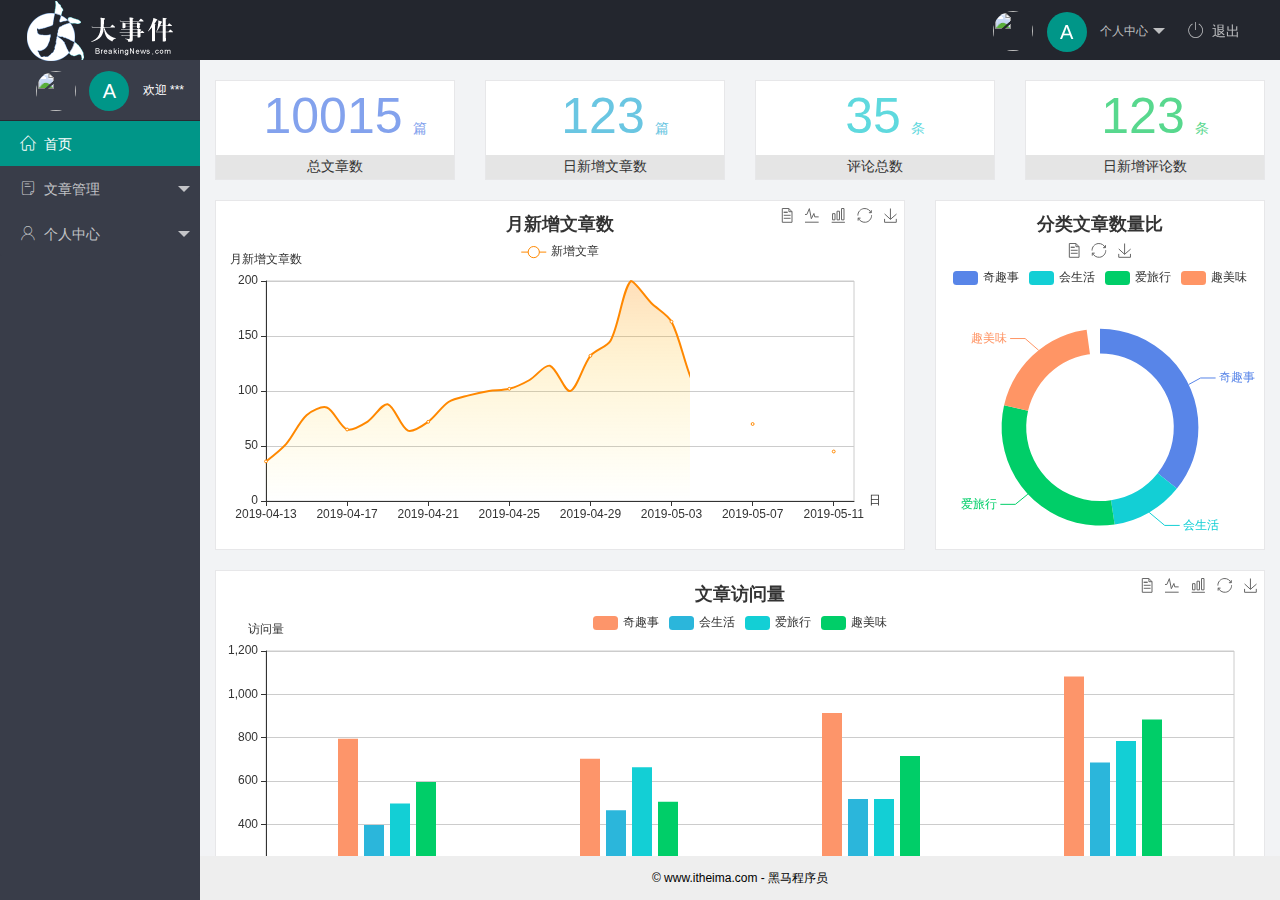
==== index.html @ a1166954 "提交" ====
<!DOCTYPE html>
<html lang="en">
  <head>
    <meta charset="UTF-8" />
    <meta name="viewport" content="width=device-width, initial-scale=1.0" />
    <title>后台主页</title>
    <!-- 导入 layui 的样式表 -->
    <link rel="stylesheet" href="/assets/lib/layui/css/layui.css" />
    <!-- 导入第三方图标库 -->
    <link rel="stylesheet" href="/assets/fonts/iconfont.css" />
    <!-- 导入自己的样式表 -->
    <link rel="stylesheet" href="/assets/css/index.css" />
  </head>
  <body class="layui-layout-body">
    <div class="layui-layout layui-layout-admin">
      <div class="layui-header">
        <div class="layui-logo">
          <img src="/assets/images/logo.png" alt="" />
        </div>
        <!-- 头部区域（可配合layui已有的水平导航） -->
        <ul class="layui-nav layui-layout-right">
          <li class="layui-nav-item">
            <a href="javascript:;" class="userinfo">
              <img src="http://t.cn/RCzsdCq" class="layui-nav-img" />
              <span class="text-avatar">A</span>
              个人中心
            </a>
            <dl class="layui-nav-child">
              <dd><a href="">基本资料</a></dd>
              <dd><a href="">更换头像</a></dd>
              <dd><a href="">重置密码</a></dd>
            </dl>
          </li>
          <li class="layui-nav-item">
            <a href=""><span class="iconfont icon-tuichu"></span>退出</a>
          </li>
        </ul>
      </div>

      <div class="layui-side layui-bg-black">
        <div class="layui-side-scroll">
          <div class="userinfo">
            <img src="http://t.cn/RCzsdCq" class="layui-nav-img" />
            <span class="text-avatar">A</span>
            <span id="welcome">欢迎 ***</span>
          </div>
          <!-- 左侧导航区域（可配合layui已有的垂直导航） -->
          <ul class="layui-nav layui-nav-tree" lay-shrink="all">
            <li class="layui-nav-item layui-this">
              <a href="/home/dashboard.html" target="fm"><span class="iconfont icon-home"></span>首页</a>
            </li>
            <li class="layui-nav-item">
              <a class="" href="javascript:;"><span class="iconfont icon-16"></span>文章管理</a>
              <dl class="layui-nav-child">
                <dd>
                  <a href="javascript:;"><i class="layui-icon layui-icon-app"></i>文章类别</a>
                </dd>
                <dd>
                  <a href="javascript:;"><i class="layui-icon layui-icon-app"></i>文章列表</a>
                </dd>
                <dd>
                  <a href="javascript:;"><i class="layui-icon layui-icon-app"></i>发布文章</a>
                </dd>
              </dl>
            </li>
            <li class="layui-nav-item">
              <a href="javascript:;"><span class="iconfont icon-user"></span>个人中心</a>
              <dl class="layui-nav-child">
                <dd>
                  <a href="javascript:;"><i class="layui-icon layui-icon-app"></i>基本资料</a>
                </dd>
                <dd>
                  <a href="javascript:;"><i class="layui-icon layui-icon-app"></i>更换头像</a>
                </dd>
                <dd>
                  <a href="javascript:;"><i class="layui-icon layui-icon-app"></i>重置密码</a>
                </dd>
              </dl>
            </li>
          </ul>
        </div>
      </div>

      <div class="layui-body">
        <!-- 内容主体区域 -->
        <iframe name="fm" src="/home/dashboard.html" frameborder="0"></iframe>
      </div>

      <div class="layui-footer">
        <!-- 底部固定区域 -->
        © www.itheima.com - 黑马程序员
      </div>
    </div>
    <!-- 导入 layui 的JS文件 -->
    <script src="/assets/lib/layui/layui.all.js"></script>
  </body>
</html>
---- assets/lib/layui/css/layui.css ----
/** layui-v2.5.5 MIT License By https://www.layui.com */
 .layui-inline,img{display:inline-block;vertical-align:middle}h1,h2,h3,h4,h5,h6{font-weight:400}.layui-edge,.layui-header,.layui-inline,.layui-main{position:relative}.layui-body,.layui-edge,.layui-elip{overflow:hidden}.layui-btn,.layui-edge,.layui-inline,img{vertical-align:middle}.layui-btn,.layui-disabled,.layui-icon,.layui-unselect{-moz-user-select:none;-webkit-user-select:none;-ms-user-select:none}.layui-elip,.layui-form-checkbox span,.layui-form-pane .layui-form-label{text-overflow:ellipsis;white-space:nowrap}.layui-breadcrumb,.layui-tree-btnGroup{visibility:hidden}blockquote,body,button,dd,div,dl,dt,form,h1,h2,h3,h4,h5,h6,input,li,ol,p,pre,td,textarea,th,ul{margin:0;padding:0;-webkit-tap-highlight-color:rgba(0,0,0,0)}a:active,a:hover{outline:0}img{border:none}li{list-style:none}table{border-collapse:collapse;border-spacing:0}h4,h5,h6{font-size:100%}button,input,optgroup,option,select,textarea{font-family:inherit;font-size:inherit;font-style:inherit;font-weight:inherit;outline:0}pre{white-space:pre-wrap;white-space:-moz-pre-wrap;white-space:-pre-wrap;white-space:-o-pre-wrap;word-wrap:break-word}body{line-height:24px;font:14px Helvetica Neue,Helvetica,PingFang SC,Tahoma,Arial,sans-serif}hr{height:1px;margin:10px 0;border:0;clear:both}a{color:#333;text-decoration:none}a:hover{color:#777}a cite{font-style:normal;*cursor:pointer}.layui-border-box,.layui-border-box *{box-sizing:border-box}.layui-box,.layui-box *{box-sizing:content-box}.layui-clear{clear:both;*zoom:1}.layui-clear:after{content:'\20';clear:both;*zoom:1;display:block;height:0}.layui-inline{*display:inline;*zoom:1}.layui-edge{display:inline-block;width:0;height:0;border-width:6px;border-style:dashed;border-color:transparent}.layui-edge-top{top:-4px;border-bottom-color:#999;border-bottom-style:solid}.layui-edge-right{border-left-color:#999;border-left-style:solid}.layui-edge-bottom{top:2px;border-top-color:#999;border-top-style:solid}.layui-edge-left{border-right-color:#999;border-right-style:solid}.layui-disabled,.layui-disabled:hover{color:#d2d2d2!important;cursor:not-allowed!important}.layui-circle{border-radius:100%}.layui-show{display:block!important}.layui-hide{display:none!important}@font-face{font-family:layui-icon;src:url(../font/iconfont.eot?v=250);src:url(../font/iconfont.eot?v=250#iefix) format('embedded-opentype'),url(../font/iconfont.woff2?v=250) format('woff2'),url(../font/iconfont.woff?v=250) format('woff'),url(../font/iconfont.ttf?v=250) format('truetype'),url(../font/iconfont.svg?v=250#layui-icon) format('svg')}.layui-icon{font-family:layui-icon!important;font-size:16px;font-style:normal;-webkit-font-smoothing:antialiased;-moz-osx-font-smoothing:grayscale}.layui-icon-reply-fill:before{content:"\e611"}.layui-icon-set-fill:before{content:"\e614"}.layui-icon-menu-fill:before{content:"\e60f"}.layui-icon-search:before{content:"\e615"}.layui-icon-share:before{content:"\e641"}.layui-icon-set-sm:before{content:"\e620"}.layui-icon-engine:before{content:"\e628"}.layui-icon-close:before{content:"\1006"}.layui-icon-close-fill:before{content:"\1007"}.layui-icon-chart-screen:before{content:"\e629"}.layui-icon-star:before{content:"\e600"}.layui-icon-circle-dot:before{content:"\e617"}.layui-icon-chat:before{content:"\e606"}.layui-icon-release:before{content:"\e609"}.layui-icon-list:before{content:"\e60a"}.layui-icon-chart:before{content:"\e62c"}.layui-icon-ok-circle:before{content:"\1005"}.layui-icon-layim-theme:before{content:"\e61b"}.layui-icon-table:before{content:"\e62d"}.layui-icon-right:before{content:"\e602"}.layui-icon-left:before{content:"\e603"}.layui-icon-cart-simple:before{content:"\e698"}.layui-icon-face-cry:before{content:"\e69c"}.layui-icon-face-smile:before{content:"\e6af"}.layui-icon-survey:before{content:"\e6b2"}.layui-icon-tree:before{content:"\e62e"}.layui-icon-upload-circle:before{content:"\e62f"}.layui-icon-add-circle:before{content:"\e61f"}.layui-icon-download-circle:before{content:"\e601"}.layui-icon-templeate-1:before{content:"\e630"}.layui-icon-util:before{content:"\e631"}.layui-icon-face-surprised:before{content:"\e664"}.layui-icon-edit:before{content:"\e642"}.layui-icon-speaker:before{content:"\e645"}.layui-icon-down:before{content:"\e61a"}.layui-icon-file:before{content:"\e621"}.layui-icon-layouts:before{content:"\e632"}.layui-icon-rate-half:before{content:"\e6c9"}.layui-icon-add-circle-fine:before{content:"\e608"}.layui-icon-prev-circle:before{content:"\e633"}.layui-icon-read:before{content:"\e705"}.layui-icon-404:before{content:"\e61c"}.layui-icon-carousel:before{content:"\e634"}.layui-icon-help:before{content:"\e607"}.layui-icon-code-circle:before{content:"\e635"}.layui-icon-water:before{content:"\e636"}.layui-icon-username:before{content:"\e66f"}.layui-icon-find-fill:before{content:"\e670"}.layui-icon-about:before{content:"\e60b"}.layui-icon-location:before{content:"\e715"}.layui-icon-up:before{content:"\e619"}.layui-icon-pause:before{content:"\e651"}.layui-icon-date:before{content:"\e637"}.layui-icon-layim-uploadfile:before{content:"\e61d"}.layui-icon-delete:before{content:"\e640"}.layui-icon-play:before{content:"\e652"}.layui-icon-top:before{content:"\e604"}.layui-icon-friends:before{content:"\e612"}.layui-icon-refresh-3:before{content:"\e9aa"}.layui-icon-ok:before{content:"\e605"}.layui-icon-layer:before{content:"\e638"}.layui-icon-face-smile-fine:before{content:"\e60c"}.layui-icon-dollar:before{content:"\e659"}.layui-icon-group:before{content:"\e613"}.layui-icon-layim-download:before{content:"\e61e"}.layui-icon-picture-fine:before{content:"\e60d"}.layui-icon-link:before{content:"\e64c"}.layui-icon-diamond:before{content:"\e735"}.layui-icon-log:before{content:"\e60e"}.layui-icon-rate-solid:before{content:"\e67a"}.layui-icon-fonts-del:before{content:"\e64f"}.layui-icon-unlink:before{content:"\e64d"}.layui-icon-fonts-clear:before{content:"\e639"}.layui-icon-triangle-r:before{content:"\e623"}.layui-icon-circle:before{content:"\e63f"}.layui-icon-radio:before{content:"\e643"}.layui-icon-align-center:before{content:"\e647"}.layui-icon-align-right:before{content:"\e648"}.layui-icon-align-left:before{content:"\e649"}.layui-icon-loading-1:before{content:"\e63e"}.layui-icon-return:before{content:"\e65c"}.layui-icon-fonts-strong:before{content:"\e62b"}.layui-icon-upload:before{content:"\e67c"}.layui-icon-dialogue:before{content:"\e63a"}.layui-icon-video:before{content:"\e6ed"}.layui-icon-headset:before{content:"\e6fc"}.layui-icon-cellphone-fine:before{content:"\e63b"}.layui-icon-add-1:before{content:"\e654"}.layui-icon-face-smile-b:before{content:"\e650"}.layui-icon-fonts-html:before{content:"\e64b"}.layui-icon-form:before{content:"\e63c"}.layui-icon-cart:before{content:"\e657"}.layui-icon-camera-fill:before{content:"\e65d"}.layui-icon-tabs:before{content:"\e62a"}.layui-icon-fonts-code:before{content:"\e64e"}.layui-icon-fire:before{content:"\e756"}.layui-icon-set:before{content:"\e716"}.layui-icon-fonts-u:before{content:"\e646"}.layui-icon-triangle-d:before{content:"\e625"}.layui-icon-tips:before{content:"\e702"}.layui-icon-picture:before{content:"\e64a"}.layui-icon-more-vertical:before{content:"\e671"}.layui-icon-flag:before{content:"\e66c"}.layui-icon-loading:before{content:"\e63d"}.layui-icon-fonts-i:before{content:"\e644"}.layui-icon-refresh-1:before{content:"\e666"}.layui-icon-rmb:before{content:"\e65e"}.layui-icon-home:before{content:"\e68e"}.layui-icon-user:before{content:"\e770"}.layui-icon-notice:before{content:"\e667"}.layui-icon-login-weibo:before{content:"\e675"}.layui-icon-voice:before{content:"\e688"}.layui-icon-upload-drag:before{content:"\e681"}.layui-icon-login-qq:before{content:"\e676"}.layui-icon-snowflake:before{content:"\e6b1"}.layui-icon-file-b:before{content:"\e655"}.layui-icon-template:before{content:"\e663"}.layui-icon-auz:before{content:"\e672"}.layui-icon-console:before{content:"\e665"}.layui-icon-app:before{content:"\e653"}.layui-icon-prev:before{content:"\e65a"}.layui-icon-website:before{content:"\e7ae"}.layui-icon-next:before{content:"\e65b"}.layui-icon-component:before{content:"\e857"}.layui-icon-more:before{content:"\e65f"}.layui-icon-login-wechat:before{content:"\e677"}.layui-icon-shrink-right:before{content:"\e668"}.layui-icon-spread-left:before{content:"\e66b"}.layui-icon-camera:before{content:"\e660"}.layui-icon-note:before{content:"\e66e"}.layui-icon-refresh:before{content:"\e669"}.layui-icon-female:before{content:"\e661"}.layui-icon-male:before{content:"\e662"}.layui-icon-password:before{content:"\e673"}.layui-icon-senior:before{content:"\e674"}.layui-icon-theme:before{content:"\e66a"}.layui-icon-tread:before{content:"\e6c5"}.layui-icon-praise:before{content:"\e6c6"}.layui-icon-star-fill:before{content:"\e658"}.layui-icon-rate:before{content:"\e67b"}.layui-icon-template-1:before{content:"\e656"}.layui-icon-vercode:before{content:"\e679"}.layui-icon-cellphone:before{content:"\e678"}.layui-icon-screen-full:before{content:"\e622"}.layui-icon-screen-restore:before{content:"\e758"}.layui-icon-cols:before{content:"\e610"}.layui-icon-export:before{content:"\e67d"}.layui-icon-print:before{content:"\e66d"}.layui-icon-slider:before{content:"\e714"}.layui-icon-addition:before{content:"\e624"}.layui-icon-subtraction:before{content:"\e67e"}.layui-icon-service:before{content:"\e626"}.layui-icon-transfer:before{content:"\e691"}.layui-main{width:1140px;margin:0 auto}.layui-header{z-index:1000;height:60px}.layui-header a:hover{transition:all .5s;-webkit-transition:all .5s}.layui-side{position:fixed;left:0;top:0;bottom:0;z-index:999;width:200px;overflow-x:hidden}.layui-side-scroll{position:relative;width:220px;height:100%;overflow-x:hidden}.layui-body{position:absolute;left:200px;right:0;top:0;bottom:0;z-index:998;width:auto;overflow-y:auto;box-sizing:border-box}.layui-layout-body{overflow:hidden}.layui-layout-admin .layui-header{background-color:#23262E}.layui-layout-admin .layui-side{top:60px;width:200px;overflow-x:hidden}.layui-layout-admin .layui-body{position:fixed;top:60px;bottom:44px}.layui-layout-admin .layui-main{width:auto;margin:0 15px}.layui-layout-admin .layui-footer{position:fixed;left:200px;right:0;bottom:0;height:44px;line-height:44px;padding:0 15px;background-color:#eee}.layui-layout-admin .layui-logo{position:absolute;left:0;top:0;width:200px;height:100%;line-height:60px;text-align:center;color:#009688;font-size:16px}.layui-layout-admin .layui-header .layui-nav{background:0 0}.layui-layout-left{position:absolute!important;left:200px;top:0}.layui-layout-right{position:absolute!important;right:0;top:0}.layui-container{position:relative;margin:0 auto;padding:0 15px;box-sizing:border-box}.layui-fluid{position:relative;margin:0 auto;padding:0 15px}.layui-row:after,.layui-row:before{content:'';display:block;clear:both}.layui-col-lg1,.layui-col-lg10,.layui-col-lg11,.layui-col-lg12,.layui-col-lg2,.layui-col-lg3,.layui-col-lg4,.layui-col-lg5,.layui-col-lg6,.layui-col-lg7,.layui-col-lg8,.layui-col-lg9,.layui-col-md1,.layui-col-md10,.layui-col-md11,.layui-col-md12,.layui-col-md2,.layui-col-md3,.layui-col-md4,.layui-col-md5,.layui-col-md6,.layui-col-md7,.layui-col-md8,.layui-col-md9,.layui-col-sm1,.layui-col-sm10,.layui-col-sm11,.layui-col-sm12,.layui-col-sm2,.layui-col-sm3,.layui-col-sm4,.layui-col-sm5,.layui-col-sm6,.layui-col-sm7,.layui-col-sm8,.layui-col-sm9,.layui-col-xs1,.layui-col-xs10,.layui-col-xs11,.layui-col-xs12,.layui-col-xs2,.layui-col-xs3,.layui-col-xs4,.layui-col-xs5,.layui-col-xs6,.layui-col-xs7,.layui-col-xs8,.layui-col-xs9{position:relative;display:block;box-sizing:border-box}.layui-col-xs1,.layui-col-xs10,.layui-col-xs11,.layui-col-xs12,.layui-col-xs2,.layui-col-xs3,.layui-col-xs4,.layui-col-xs5,.layui-col-xs6,.layui-col-xs7,.layui-col-xs8,.layui-col-xs9{float:left}.layui-col-xs1{width:8.33333333%}.layui-col-xs2{width:16.66666667%}.layui-col-xs3{width:25%}.layui-col-xs4{width:33.33333333%}.layui-col-xs5{width:41.66666667%}.layui-col-xs6{width:50%}.layui-col-xs7{width:58.33333333%}.layui-col-xs8{width:66.66666667%}.layui-col-xs9{width:75%}.layui-col-xs10{width:83.33333333%}.layui-col-xs11{width:91.66666667%}.layui-col-xs12{width:100%}.layui-col-xs-offset1{margin-left:8.33333333%}.layui-col-xs-offset2{margin-left:16.66666667%}.layui-col-xs-offset3{margin-left:25%}.layui-col-xs-offset4{margin-left:33.33333333%}.layui-col-xs-offset5{margin-left:41.66666667%}.layui-col-xs-offset6{margin-left:50%}.layui-col-xs-offset7{margin-left:58.33333333%}.layui-col-xs-offset8{margin-left:66.66666667%}.layui-col-xs-offset9{margin-left:75%}.layui-col-xs-offset10{margin-left:83.33333333%}.layui-col-xs-offset11{margin-left:91.66666667%}.layui-col-xs-offset12{margin-left:100%}@media screen and (max-width:768px){.layui-hide-xs{display:none!important}.layui-show-xs-block{display:block!important}.layui-show-xs-inline{display:inline!important}.layui-show-xs-inline-block{display:inline-block!important}}@media screen and (min-width:768px){.layui-container{width:750px}.layui-hide-sm{display:none!important}.layui-show-sm-block{display:block!important}.layui-show-sm-inline{display:inline!important}.layui-show-sm-inline-block{display:inline-block!important}.layui-col-sm1,.layui-col-sm10,.layui-col-sm11,.layui-col-sm12,.layui-col-sm2,.layui-col-sm3,.layui-col-sm4,.layui-col-sm5,.layui-col-sm6,.layui-col-sm7,.layui-col-sm8,.layui-col-sm9{float:left}.layui-col-sm1{width:8.33333333%}.layui-col-sm2{width:16.66666667%}.layui-col-sm3{width:25%}.layui-col-sm4{width:33.33333333%}.layui-col-sm5{width:41.66666667%}.layui-col-sm6{width:50%}.layui-col-sm7{width:58.33333333%}.layui-col-sm8{width:66.66666667%}.layui-col-sm9{width:75%}.layui-col-sm10{width:83.33333333%}.layui-col-sm11{width:91.66666667%}.layui-col-sm12{width:100%}.layui-col-sm-offset1{margin-left:8.33333333%}.layui-col-sm-offset2{margin-left:16.66666667%}.layui-col-sm-offset3{margin-left:25%}.layui-col-sm-offset4{margin-left:33.33333333%}.layui-col-sm-offset5{margin-left:41.66666667%}.layui-col-sm-offset6{margin-left:50%}.layui-col-sm-offset7{margin-left:58.33333333%}.layui-col-sm-offset8{margin-left:66.66666667%}.layui-col-sm-offset9{margin-left:75%}.layui-col-sm-offset10{margin-left:83.33333333%}.layui-col-sm-offset11{margin-left:91.66666667%}.layui-col-sm-offset12{margin-left:100%}}@media screen and (min-width:992px){.layui-container{width:970px}.layui-hide-md{display:none!important}.layui-show-md-block{display:block!important}.layui-show-md-inline{display:inline!important}.layui-show-md-inline-block{display:inline-block!important}.layui-col-md1,.layui-col-md10,.layui-col-md11,.layui-col-md12,.layui-col-md2,.layui-col-md3,.layui-col-md4,.layui-col-md5,.layui-col-md6,.layui-col-md7,.layui-col-md8,.layui-col-md9{float:left}.layui-col-md1{width:8.33333333%}.layui-col-md2{width:16.66666667%}.layui-col-md3{width:25%}.layui-col-md4{width:33.33333333%}.layui-col-md5{width:41.66666667%}.layui-col-md6{width:50%}.layui-col-md7{width:58.33333333%}.layui-col-md8{width:66.66666667%}.layui-col-md9{width:75%}.layui-col-md10{width:83.33333333%}.layui-col-md11{width:91.66666667%}.layui-col-md12{width:100%}.layui-col-md-offset1{margin-left:8.33333333%}.layui-col-md-offset2{margin-left:16.66666667%}.layui-col-md-offset3{margin-left:25%}.layui-col-md-offset4{margin-left:33.33333333%}.layui-col-md-offset5{margin-left:41.66666667%}.layui-col-md-offset6{margin-left:50%}.layui-col-md-offset7{margin-left:58.33333333%}.layui-col-md-offset8{margin-left:66.66666667%}.layui-col-md-offset9{margin-left:75%}.layui-col-md-offset10{margin-left:83.33333333%}.layui-col-md-offset11{margin-left:91.66666667%}.layui-col-md-offset12{margin-left:100%}}@media screen and (min-width:1200px){.layui-container{width:1170px}.layui-hide-lg{display:none!important}.layui-show-lg-block{display:block!important}.layui-show-lg-inline{display:inline!important}.layui-show-lg-inline-block{display:inline-block!important}.layui-col-lg1,.layui-col-lg10,.layui-col-lg11,.layui-col-lg12,.layui-col-lg2,.layui-col-lg3,.layui-col-lg4,.layui-col-lg5,.layui-col-lg6,.layui-col-lg7,.layui-col-lg8,.layui-col-lg9{float:left}.layui-col-lg1{width:8.33333333%}.layui-col-lg2{width:16.66666667%}.layui-col-lg3{width:25%}.layui-col-lg4{width:33.33333333%}.layui-col-lg5{width:41.66666667%}.layui-col-lg6{width:50%}.layui-col-lg7{width:58.33333333%}.layui-col-lg8{width:66.66666667%}.layui-col-lg9{width:75%}.layui-col-lg10{width:83.33333333%}.layui-col-lg11{width:91.66666667%}.layui-col-lg12{width:100%}.layui-col-lg-offset1{margin-left:8.33333333%}.layui-col-lg-offset2{margin-left:16.66666667%}.layui-col-lg-offset3{margin-left:25%}.layui-col-lg-offset4{margin-left:33.33333333%}.layui-col-lg-offset5{margin-left:41.66666667%}.layui-col-lg-offset6{margin-left:50%}.layui-col-lg-offset7{margin-left:58.33333333%}.layui-col-lg-offset8{margin-left:66.66666667%}.layui-col-lg-offset9{margin-left:75%}.layui-col-lg-offset10{margin-left:83.33333333%}.layui-col-lg-offset11{margin-left:91.66666667%}.layui-col-lg-offset12{margin-left:100%}}.layui-col-space1{margin:-.5px}.layui-col-space1>*{padding:.5px}.layui-col-space3{margin:-1.5px}.layui-col-space3>*{padding:1.5px}.layui-col-space5{margin:-2.5px}.layui-col-space5>*{padding:2.5px}.layui-col-space8{margin:-3.5px}.layui-col-space8>*{padding:3.5px}.layui-col-space10{margin:-5px}.layui-col-space10>*{padding:5px}.layui-col-space12{margin:-6px}.layui-col-space12>*{padding:6px}.layui-col-space15{margin:-7.5px}.layui-col-space15>*{padding:7.5px}.layui-col-space18{margin:-9px}.layui-col-space18>*{padding:9px}.layui-col-space20{margin:-10px}.layui-col-space20>*{padding:10px}.layui-col-space22{margin:-11px}.layui-col-space22>*{padding:11px}.layui-col-space25{margin:-12.5px}.layui-col-space25>*{padding:12.5px}.layui-col-space30{margin:-15px}.layui-col-space30>*{padding:15px}.layui-btn,.layui-input,.layui-select,.layui-textarea,.layui-upload-button{outline:0;-webkit-appearance:none;transition:all .3s;-webkit-transition:all .3s;box-sizing:border-box}.layui-elem-quote{margin-bottom:10px;padding:15px;line-height:22px;border-left:5px solid #009688;border-radius:0 2px 2px 0;background-color:#f2f2f2}.layui-quote-nm{border-style:solid;border-width:1px 1px 1px 5px;background:0 0}.layui-elem-field{margin-bottom:10px;padding:0;border-width:1px;border-style:solid}.layui-elem-field legend{margin-left:20px;padding:0 10px;font-size:20px;font-weight:300}.layui-field-title{margin:10px 0 20px;border-width:1px 0 0}.layui-field-box{padding:10px 15px}.layui-field-title .layui-field-box{padding:10px 0}.layui-progress{position:relative;height:6px;border-radius:20px;background-color:#e2e2e2}.layui-progress-bar{position:absolute;left:0;top:0;width:0;max-width:100%;height:6px;border-radius:20px;text-align:right;background-color:#5FB878;transition:all .3s;-webkit-transition:all .3s}.layui-progress-big,.layui-progress-big .layui-progress-bar{height:18px;line-height:18px}.layui-progress-text{position:relative;top:-20px;line-height:18px;font-size:12px;color:#666}.layui-progress-big .layui-progress-text{position:static;padding:0 10px;color:#fff}.layui-collapse{border-width:1px;border-style:solid;border-radius:2px}.layui-colla-content,.layui-colla-item{border-top-width:1px;border-top-style:solid}.layui-colla-item:first-child{border-top:none}.layui-colla-title{position:relative;height:42px;line-height:42px;padding:0 15px 0 35px;color:#333;background-color:#f2f2f2;cursor:pointer;font-size:14px;overflow:hidden}.layui-colla-content{display:none;padding:10px 15px;line-height:22px;color:#666}.layui-colla-icon{position:absolute;left:15px;top:0;font-size:14px}.layui-card{margin-bottom:15px;border-radius:2px;background-color:#fff;box-shadow:0 1px 2px 0 rgba(0,0,0,.05)}.layui-card:last-child{margin-bottom:0}.layui-card-header{position:relative;height:42px;line-height:42px;padding:0 15px;border-bottom:1px solid #f6f6f6;color:#333;border-radius:2px 2px 0 0;font-size:14px}.layui-bg-black,.layui-bg-blue,.layui-bg-cyan,.layui-bg-green,.layui-bg-orange,.layui-bg-red{color:#fff!important}.layui-card-body{position:relative;padding:10px 15px;line-height:24px}.layui-card-body[pad15]{padding:15px}.layui-card-body[pad20]{padding:20px}.layui-card-body .layui-table{margin:5px 0}.layui-card .layui-tab{margin:0}.layui-panel-window{position:relative;padding:15px;border-radius:0;border-top:5px solid #E6E6E6;background-color:#fff}.layui-auxiliar-moving{position:fixed;left:0;right:0;top:0;bottom:0;width:100%;height:100%;background:0 0;z-index:9999999999}.layui-form-label,.layui-form-mid,.layui-form-select,.layui-input-block,.layui-input-inline,.layui-textarea{position:relative}.layui-bg-red{background-color:#FF5722!important}.layui-bg-orange{background-color:#FFB800!important}.layui-bg-green{background-color:#009688!important}.layui-bg-cyan{background-color:#2F4056!important}.layui-bg-blue{background-color:#1E9FFF!important}.layui-bg-black{background-color:#393D49!important}.layui-bg-gray{background-color:#eee!important;color:#666!important}.layui-badge-rim,.layui-colla-content,.layui-colla-item,.layui-collapse,.layui-elem-field,.layui-form-pane .layui-form-item[pane],.layui-form-pane .layui-form-label,.layui-input,.layui-layedit,.layui-layedit-tool,.layui-quote-nm,.layui-select,.layui-tab-bar,.layui-tab-card,.layui-tab-title,.layui-tab-title .layui-this:after,.layui-textarea{border-color:#e6e6e6}.layui-timeline-item:before,hr{background-color:#e6e6e6}.layui-text{line-height:22px;font-size:14px;color:#666}.layui-text h1,.layui-text h2,.layui-text h3{font-weight:500;color:#333}.layui-text h1{font-size:30px}.layui-text h2{font-size:24px}.layui-text h3{font-size:18px}.layui-text a:not(.layui-btn){color:#01AAED}.layui-text a:not(.layui-btn):hover{text-decoration:underline}.layui-text ul{padding:5px 0 5px 15px}.layui-text ul li{margin-top:5px;list-style-type:disc}.layui-text em,.layui-word-aux{color:#999!important;padding:0 5px!important}.layui-btn{display:inline-block;height:38px;line-height:38px;padding:0 18px;background-color:#009688;color:#fff;white-space:nowrap;text-align:center;font-size:14px;border:none;border-radius:2px;cursor:pointer}.layui-btn:hover{opacity:.8;filter:alpha(opacity=80);color:#fff}.layui-btn:active{opacity:1;filter:alpha(opacity=100)}.layui-btn+.layui-btn{margin-left:10px}.layui-btn-container{font-size:0}.layui-btn-container .layui-btn{margin-right:10px;margin-bottom:10px}.layui-btn-container .layui-btn+.layui-btn{margin-left:0}.layui-table .layui-btn-container .layui-btn{margin-bottom:9px}.layui-btn-radius{border-radius:100px}.layui-btn .layui-icon{margin-right:3px;font-size:18px;vertical-align:bottom;vertical-align:middle\9}.layui-btn-primary{border:1px solid #C9C9C9;background-color:#fff;color:#555}.layui-btn-primary:hover{border-color:#009688;color:#333}.layui-btn-normal{background-color:#1E9FFF}.layui-btn-warm{background-color:#FFB800}.layui-btn-danger{background-color:#FF5722}.layui-btn-checked{background-color:#5FB878}.layui-btn-disabled,.layui-btn-disabled:active,.layui-btn-disabled:hover{border:1px solid #e6e6e6;background-color:#FBFBFB;color:#C9C9C9;cursor:not-allowed;opacity:1}.layui-btn-lg{height:44px;line-height:44px;padding:0 25px;font-size:16px}.layui-btn-sm{height:30px;line-height:30px;padding:0 10px;font-size:12px}.layui-btn-sm i{font-size:16px!important}.layui-btn-xs{height:22px;line-height:22px;padding:0 5px;font-size:12px}.layui-btn-xs i{font-size:14px!important}.layui-btn-group{display:inline-block;vertical-align:middle;font-size:0}.layui-btn-group .layui-btn{margin-left:0!important;margin-right:0!important;border-left:1px solid rgba(255,255,255,.5);border-radius:0}.layui-btn-group .layui-btn-primary{border-left:none}.layui-btn-group .layui-btn-primary:hover{border-color:#C9C9C9;color:#009688}.layui-btn-group .layui-btn:first-child{border-left:none;border-radius:2px 0 0 2px}.layui-btn-group .layui-btn-primary:first-child{border-left:1px solid #c9c9c9}.layui-btn-group .layui-btn:last-child{border-radius:0 2px 2px 0}.layui-btn-group .layui-btn+.layui-btn{margin-left:0}.layui-btn-group+.layui-btn-group{margin-left:10px}.layui-btn-fluid{width:100%}.layui-input,.layui-select,.layui-textarea{height:38px;line-height:1.3;line-height:38px\9;border-width:1px;border-style:solid;background-color:#fff;border-radius:2px}.layui-input::-webkit-input-placeholder,.layui-select::-webkit-input-placeholder,.layui-textarea::-webkit-input-placeholder{line-height:1.3}.layui-input,.layui-textarea{display:block;width:100%;padding-left:10px}.layui-input:hover,.layui-textarea:hover{border-color:#D2D2D2!important}.layui-input:focus,.layui-textarea:focus{border-color:#C9C9C9!important}.layui-textarea{min-height:100px;height:auto;line-height:20px;padding:6px 10px;resize:vertical}.layui-select{padding:0 10px}.layui-form input[type=checkbox],.layui-form input[type=radio],.layui-form select{display:none}.layui-form [lay-ignore]{display:initial}.layui-form-item{margin-bottom:15px;clear:both;*zoom:1}.layui-form-item:after{content:'\20';clear:both;*zoom:1;display:block;height:0}.layui-form-label{float:left;display:block;padding:9px 15px;width:80px;font-weight:400;line-height:20px;text-align:right}.layui-form-label-col{display:block;float:none;padding:9px 0;line-height:20px;text-align:left}.layui-form-item .layui-inline{margin-bottom:5px;margin-right:10px}.layui-input-block{margin-left:110px;min-height:36px}.layui-input-inline{display:inline-block;vertical-align:middle}.layui-form-item .layui-input-inline{float:left;width:190px;margin-right:10px}.layui-form-text .layui-input-inline{width:auto}.layui-form-mid{float:left;display:block;padding:9px 0!important;line-height:20px;margin-right:10px}.layui-form-danger+.layui-form-select .layui-input,.layui-form-danger:focus{border-color:#FF5722!important}.layui-form-select .layui-input{padding-right:30px;cursor:pointer}.layui-form-select .layui-edge{position:absolute;right:10px;top:50%;margin-top:-3px;cursor:pointer;border-width:6px;border-top-color:#c2c2c2;border-top-style:solid;transition:all .3s;-webkit-transition:all .3s}.layui-form-select dl{display:none;position:absolute;left:0;top:42px;padding:5px 0;z-index:899;min-width:100%;border:1px solid #d2d2d2;max-height:300px;overflow-y:auto;background-color:#fff;border-radius:2px;box-shadow:0 2px 4px rgba(0,0,0,.12);box-sizing:border-box}.layui-form-select dl dd,.layui-form-select dl dt{padding:0 10px;line-height:36px;white-space:nowrap;overflow:hidden;text-overflow:ellipsis}.layui-form-select dl dt{font-size:12px;color:#999}.layui-form-select dl dd{cursor:pointer}.layui-form-select dl dd:hover{background-color:#f2f2f2;-webkit-transition:.5s all;transition:.5s all}.layui-form-select .layui-select-group dd{padding-left:20px}.layui-form-select dl dd.layui-select-tips{padding-left:10px!important;color:#999}.layui-form-select dl dd.layui-this{background-color:#5FB878;color:#fff}.layui-form-checkbox,.layui-form-select dl dd.layui-disabled{background-color:#fff}.layui-form-selected dl{display:block}.layui-form-checkbox,.layui-form-checkbox *,.layui-form-switch{display:inline-block;vertical-align:middle}.layui-form-selected .layui-edge{margin-top:-9px;-webkit-transform:rotate(180deg);transform:rotate(180deg);margin-top:-3px\9}:root .layui-form-selected .layui-edge{margin-top:-9px\0/IE9}.layui-form-selectup dl{top:auto;bottom:42px}.layui-select-none{margin:5px 0;text-align:center;color:#999}.layui-select-disabled .layui-disabled{border-color:#eee!important}.layui-select-disabled .layui-edge{border-top-color:#d2d2d2}.layui-form-checkbox{position:relative;height:30px;line-height:30px;margin-right:10px;padding-right:30px;cursor:pointer;font-size:0;-webkit-transition:.1s linear;transition:.1s linear;box-sizing:border-box}.layui-form-checkbox span{padding:0 10px;height:100%;font-size:14px;border-radius:2px 0 0 2px;background-color:#d2d2d2;color:#fff;overflow:hidden}.layui-form-checkbox:hover span{background-color:#c2c2c2}.layui-form-checkbox i{position:absolute;right:0;top:0;width:30px;height:28px;border:1px solid #d2d2d2;border-left:none;border-radius:0 2px 2px 0;color:#fff;font-size:20px;text-align:center}.layui-form-checkbox:hover i{border-color:#c2c2c2;color:#c2c2c2}.layui-form-checked,.layui-form-checked:hover{border-color:#5FB878}.layui-form-checked span,.layui-form-checked:hover span{background-color:#5FB878}.layui-form-checked i,.layui-form-checked:hover i{color:#5FB878}.layui-form-item .layui-form-checkbox{margin-top:4px}.layui-form-checkbox[lay-skin=primary]{height:auto!important;line-height:normal!important;min-width:18px;min-height:18px;border:none!important;margin-right:0;padding-left:28px;padding-right:0;background:0 0}.layui-form-checkbox[lay-skin=primary] span{padding-left:0;padding-right:15px;line-height:18px;background:0 0;color:#666}.layui-form-checkbox[lay-skin=primary] i{right:auto;left:0;width:16px;height:16px;line-height:16px;border:1px solid #d2d2d2;font-size:12px;border-radius:2px;background-color:#fff;-webkit-transition:.1s linear;transition:.1s linear}.layui-form-checkbox[lay-skin=primary]:hover i{border-color:#5FB878;color:#fff}.layui-form-checked[lay-skin=primary] i{border-color:#5FB878!important;background-color:#5FB878;color:#fff}.layui-checkbox-disbaled[lay-skin=primary] span{background:0 0!important;color:#c2c2c2}.layui-checkbox-disbaled[lay-skin=primary]:hover i{border-color:#d2d2d2}.layui-form-item .layui-form-checkbox[lay-skin=primary]{margin-top:10px}.layui-form-switch{position:relative;height:22px;line-height:22px;min-width:35px;padding:0 5px;margin-top:8px;border:1px solid #d2d2d2;border-radius:20px;cursor:pointer;background-color:#fff;-webkit-transition:.1s linear;transition:.1s linear}.layui-form-switch i{position:absolute;left:5px;top:3px;width:16px;height:16px;border-radius:20px;background-color:#d2d2d2;-webkit-transition:.1s linear;transition:.1s linear}.layui-form-switch em{position:relative;top:0;width:25px;margin-left:21px;padding:0!important;text-align:center!important;color:#999!important;font-style:normal!important;font-size:12px}.layui-form-onswitch{border-color:#5FB878;background-color:#5FB878}.layui-checkbox-disbaled,.layui-checkbox-disbaled i{border-color:#e2e2e2!important}.layui-form-onswitch i{left:100%;margin-left:-21px;background-color:#fff}.layui-form-onswitch em{margin-left:5px;margin-right:21px;color:#fff!important}.layui-checkbox-disbaled span{background-color:#e2e2e2!important}.layui-checkbox-disbaled:hover i{color:#fff!important}[lay-radio]{display:none}.layui-form-radio,.layui-form-radio *{display:inline-block;vertical-align:middle}.layui-form-radio{line-height:28px;margin:6px 10px 0 0;padding-right:10px;cursor:pointer;font-size:0}.layui-form-radio *{font-size:14px}.layui-form-radio>i{margin-right:8px;font-size:22px;color:#c2c2c2}.layui-form-radio>i:hover,.layui-form-radioed>i{color:#5FB878}.layui-radio-disbaled>i{color:#e2e2e2!important}.layui-form-pane .layui-form-label{width:110px;padding:8px 15px;height:38px;line-height:20px;border-width:1px;border-style:solid;border-radius:2px 0 0 2px;text-align:center;background-color:#FBFBFB;overflow:hidden;box-sizing:border-box}.layui-form-pane .layui-input-inline{margin-left:-1px}.layui-form-pane .layui-input-block{margin-left:110px;left:-1px}.layui-form-pane .layui-input{border-radius:0 2px 2px 0}.layui-form-pane .layui-form-text .layui-form-label{float:none;width:100%;border-radius:2px;box-sizing:border-box;text-align:left}.layui-form-pane .layui-form-text .layui-input-inline{display:block;margin:0;top:-1px;clear:both}.layui-form-pane .layui-form-text .layui-input-block{margin:0;left:0;top:-1px}.layui-form-pane .layui-form-text .layui-textarea{min-height:100px;border-radius:0 0 2px 2px}.layui-form-pane .layui-form-checkbox{margin:4px 0 4px 10px}.layui-form-pane .layui-form-radio,.layui-form-pane .layui-form-switch{margin-top:6px;margin-left:10px}.layui-form-pane .layui-form-item[pane]{position:relative;border-width:1px;border-style:solid}.layui-form-pane .layui-form-item[pane] .layui-form-label{position:absolute;left:0;top:0;height:100%;border-width:0 1px 0 0}.layui-form-pane .layui-form-item[pane] .layui-input-inline{margin-left:110px}@media screen and (max-width:450px){.layui-form-item .layui-form-label{text-overflow:ellipsis;overflow:hidden;white-space:nowrap}.layui-form-item .layui-inline{display:block;margin-right:0;margin-bottom:20px;clear:both}.layui-form-item .layui-inline:after{content:'\20';clear:both;display:block;height:0}.layui-form-item .layui-input-inline{display:block;float:none;left:-3px;width:auto;margin:0 0 10px 112px}.layui-form-item .layui-input-inline+.layui-form-mid{margin-left:110px;top:-5px;padding:0}.layui-form-item .layui-form-checkbox{margin-right:5px;margin-bottom:5px}}.layui-layedit{border-width:1px;border-style:solid;border-radius:2px}.layui-layedit-tool{padding:3px 5px;border-bottom-width:1px;border-bottom-style:solid;font-size:0}.layedit-tool-fixed{position:fixed;top:0;border-top:1px solid #e2e2e2}.layui-layedit-tool .layedit-tool-mid,.layui-layedit-tool .layui-icon{display:inline-block;vertical-align:middle;text-align:center;font-size:14px}.layui-layedit-tool .layui-icon{position:relative;width:32px;height:30px;line-height:30px;margin:3px 5px;color:#777;cursor:pointer;border-radius:2px}.layui-layedit-tool .layui-icon:hover{color:#393D49}.layui-layedit-tool .layui-icon:active{color:#000}.layui-layedit-tool .layedit-tool-active{background-color:#e2e2e2;color:#000}.layui-layedit-tool .layui-disabled,.layui-layedit-tool .layui-disabled:hover{color:#d2d2d2;cursor:not-allowed}.layui-layedit-tool .layedit-tool-mid{width:1px;height:18px;margin:0 10px;background-color:#d2d2d2}.layedit-tool-html{width:50px!important;font-size:30px!important}.layedit-tool-b,.layedit-tool-code,.layedit-tool-help{font-size:16px!important}.layedit-tool-d,.layedit-tool-face,.layedit-tool-image,.layedit-tool-unlink{font-size:18px!important}.layedit-tool-image input{position:absolute;font-size:0;left:0;top:0;width:100%;height:100%;opacity:.01;filter:Alpha(opacity=1);cursor:pointer}.layui-layedit-iframe iframe{display:block;width:100%}#LAY_layedit_code{overflow:hidden}.layui-laypage{display:inline-block;*display:inline;*zoom:1;vertical-align:middle;margin:10px 0;font-size:0}.layui-laypage>a:first-child,.layui-laypage>a:first-child em{border-radius:2px 0 0 2px}.layui-laypage>a:last-child,.layui-laypage>a:last-child em{border-radius:0 2px 2px 0}.layui-laypage>:first-child{margin-left:0!important}.layui-laypage>:last-child{margin-right:0!important}.layui-laypage a,.layui-laypage button,.layui-laypage input,.layui-laypage select,.layui-laypage span{border:1px solid #e2e2e2}.layui-laypage a,.layui-laypage span{display:inline-block;*display:inline;*zoom:1;vertical-align:middle;padding:0 15px;height:28px;line-height:28px;margin:0 -1px 5px 0;background-color:#fff;color:#333;font-size:12px}.layui-flow-more a *,.layui-laypage input,.layui-table-view select[lay-ignore]{display:inline-block}.layui-laypage a:hover{color:#009688}.layui-laypage em{font-style:normal}.layui-laypage .layui-laypage-spr{color:#999;font-weight:700}.layui-laypage a{text-decoration:none}.layui-laypage .layui-laypage-curr{position:relative}.layui-laypage .layui-laypage-curr em{position:relative;color:#fff}.layui-laypage .layui-laypage-curr .layui-laypage-em{position:absolute;left:-1px;top:-1px;padding:1px;width:100%;height:100%;background-color:#009688}.layui-laypage-em{border-radius:2px}.layui-laypage-next em,.layui-laypage-prev em{font-family:Sim sun;font-size:16px}.layui-laypage .layui-laypage-count,.layui-laypage .layui-laypage-limits,.layui-laypage .layui-laypage-refresh,.layui-laypage .layui-laypage-skip{margin-left:10px;margin-right:10px;padding:0;border:none}.layui-laypage .layui-laypage-limits,.layui-laypage .layui-laypage-refresh{vertical-align:top}.layui-laypage .layui-laypage-refresh i{font-size:18px;cursor:pointer}.layui-laypage select{height:22px;padding:3px;border-radius:2px;cursor:pointer}.layui-laypage .layui-laypage-skip{height:30px;line-height:30px;color:#999}.layui-laypage button,.layui-laypage input{height:30px;line-height:30px;border-radius:2px;vertical-align:top;background-color:#fff;box-sizing:border-box}.layui-laypage input{width:40px;margin:0 10px;padding:0 3px;text-align:center}.layui-laypage input:focus,.layui-laypage select:focus{border-color:#009688!important}.layui-laypage button{margin-left:10px;padding:0 10px;cursor:pointer}.layui-table,.layui-table-view{margin:10px 0}.layui-flow-more{margin:10px 0;text-align:center;color:#999;font-size:14px}.layui-flow-more a{height:32px;line-height:32px}.layui-flow-more a *{vertical-align:top}.layui-flow-more a cite{padding:0 20px;border-radius:3px;background-color:#eee;color:#333;font-style:normal}.layui-flow-more a cite:hover{opacity:.8}.layui-flow-more a i{font-size:30px;color:#737383}.layui-table{width:100%;background-color:#fff;color:#666}.layui-table tr{transition:all .3s;-webkit-transition:all .3s}.layui-table th{text-align:left;font-weight:400}.layui-table tbody tr:hover,.layui-table thead tr,.layui-table-click,.layui-table-header,.layui-table-hover,.layui-table-mend,.layui-table-patch,.layui-table-tool,.layui-table-total,.layui-table-total tr,.layui-table[lay-even] tr:nth-child(even){background-color:#f2f2f2}.layui-table td,.layui-table th,.layui-table-col-set,.layui-table-fixed-r,.layui-table-grid-down,.layui-table-header,.layui-table-page,.layui-table-tips-main,.layui-table-tool,.layui-table-total,.layui-table-view,.layui-table[lay-skin=line],.layui-table[lay-skin=row]{border-width:1px;border-style:solid;border-color:#e6e6e6}.layui-table td,.layui-table th{position:relative;padding:9px 15px;min-height:20px;line-height:20px;font-size:14px}.layui-table[lay-skin=line] td,.layui-table[lay-skin=line] th{border-width:0 0 1px}.layui-table[lay-skin=row] td,.layui-table[lay-skin=row] th{border-width:0 1px 0 0}.layui-table[lay-skin=nob] td,.layui-table[lay-skin=nob] th{border:none}.layui-table img{max-width:100px}.layui-table[lay-size=lg] td,.layui-table[lay-size=lg] th{padding:15px 30px}.layui-table-view .layui-table[lay-size=lg] .layui-table-cell{height:40px;line-height:40px}.layui-table[lay-size=sm] td,.layui-table[lay-size=sm] th{font-size:12px;padding:5px 10px}.layui-table-view .layui-table[lay-size=sm] .layui-table-cell{height:20px;line-height:20px}.layui-table[lay-data]{display:none}.layui-table-box{position:relative;overflow:hidden}.layui-table-view .layui-table{position:relative;width:auto;margin:0}.layui-table-view .layui-table[lay-skin=line]{border-width:0 1px 0 0}.layui-table-view .layui-table[lay-skin=row]{border-width:0 0 1px}.layui-table-view .layui-table td,.layui-table-view .layui-table th{padding:5px 0;border-top:none;border-left:none}.layui-table-view .layui-table th.layui-unselect .layui-table-cell span{cursor:pointer}.layui-table-view .layui-table td{cursor:default}.layui-table-view .layui-table td[data-edit=text]{cursor:text}.layui-table-view .layui-form-checkbox[lay-skin=primary] i{width:18px;height:18px}.layui-table-view .layui-form-radio{line-height:0;padding:0}.layui-table-view .layui-form-radio>i{margin:0;font-size:20px}.layui-table-init{position:absolute;left:0;top:0;width:100%;height:100%;text-align:center;z-index:110}.layui-table-init .layui-icon{position:absolute;left:50%;top:50%;margin:-15px 0 0 -15px;font-size:30px;color:#c2c2c2}.layui-table-header{border-width:0 0 1px;overflow:hidden}.layui-table-header .layui-table{margin-bottom:-1px}.layui-table-tool .layui-inline[lay-event]{position:relative;width:26px;height:26px;padding:5px;line-height:16px;margin-right:10px;text-align:center;color:#333;border:1px solid #ccc;cursor:pointer;-webkit-transition:.5s all;transition:.5s all}.layui-table-tool .layui-inline[lay-event]:hover{border:1px solid #999}.layui-table-tool-temp{padding-right:120px}.layui-table-tool-self{position:absolute;right:17px;top:10px}.layui-table-tool .layui-table-tool-self .layui-inline[lay-event]{margin:0 0 0 10px}.layui-table-tool-panel{position:absolute;top:29px;left:-1px;padding:5px 0;min-width:150px;min-height:40px;border:1px solid #d2d2d2;text-align:left;overflow-y:auto;background-color:#fff;box-shadow:0 2px 4px rgba(0,0,0,.12)}.layui-table-cell,.layui-table-tool-panel li{overflow:hidden;text-overflow:ellipsis;white-space:nowrap}.layui-table-tool-panel li{padding:0 10px;line-height:30px;-webkit-transition:.5s all;transition:.5s all}.layui-table-tool-panel li .layui-form-checkbox[lay-skin=primary]{width:100%;padding-left:28px}.layui-table-tool-panel li:hover{background-color:#f2f2f2}.layui-table-tool-panel li .layui-form-checkbox[lay-skin=primary] i{position:absolute;left:0;top:0}.layui-table-tool-panel li .layui-form-checkbox[lay-skin=primary] span{padding:0}.layui-table-tool .layui-table-tool-self .layui-table-tool-panel{left:auto;right:-1px}.layui-table-col-set{position:absolute;right:0;top:0;width:20px;height:100%;border-width:0 0 0 1px;background-color:#fff}.layui-table-sort{width:10px;height:20px;margin-left:5px;cursor:pointer!important}.layui-table-sort .layui-edge{position:absolute;left:5px;border-width:5px}.layui-table-sort .layui-table-sort-asc{top:3px;border-top:none;border-bottom-style:solid;border-bottom-color:#b2b2b2}.layui-table-sort .layui-table-sort-asc:hover{border-bottom-color:#666}.layui-table-sort .layui-table-sort-desc{bottom:5px;border-bottom:none;border-top-style:solid;border-top-color:#b2b2b2}.layui-table-sort .layui-table-sort-desc:hover{border-top-color:#666}.layui-table-sort[lay-sort=asc] .layui-table-sort-asc{border-bottom-color:#000}.layui-table-sort[lay-sort=desc] .layui-table-sort-desc{border-top-color:#000}.layui-table-cell{height:28px;line-height:28px;padding:0 15px;position:relative;box-sizing:border-box}.layui-table-cell .layui-form-checkbox[lay-skin=primary]{top:-1px;padding:0}.layui-table-cell .layui-table-link{color:#01AAED}.laytable-cell-checkbox,.laytable-cell-numbers,.laytable-cell-radio,.laytable-cell-space{padding:0;text-align:center}.layui-table-body{position:relative;overflow:auto;margin-right:-1px;margin-bottom:-1px}.layui-table-body .layui-none{line-height:26px;padding:15px;text-align:center;color:#999}.layui-table-fixed{position:absolute;left:0;top:0;z-index:101}.layui-table-fixed .layui-table-body{overflow:hidden}.layui-table-fixed-l{box-shadow:0 -1px 8px rgba(0,0,0,.08)}.layui-table-fixed-r{left:auto;right:-1px;border-width:0 0 0 1px;box-shadow:-1px 0 8px rgba(0,0,0,.08)}.layui-table-fixed-r .layui-table-header{position:relative;overflow:visible}.layui-table-mend{position:absolute;right:-49px;top:0;height:100%;width:50px}.layui-table-tool{position:relative;z-index:890;width:100%;min-height:50px;line-height:30px;padding:10px 15px;border-width:0 0 1px}.layui-table-tool .layui-btn-container{margin-bottom:-10px}.layui-table-page,.layui-table-total{border-width:1px 0 0;margin-bottom:-1px;overflow:hidden}.layui-table-page{position:relative;width:100%;padding:7px 7px 0;height:41px;font-size:12px;white-space:nowrap}.layui-table-page>div{height:26px}.layui-table-page .layui-laypage{margin:0}.layui-table-page .layui-laypage a,.layui-table-page .layui-laypage span{height:26px;line-height:26px;margin-bottom:10px;border:none;background:0 0}.layui-table-page .layui-laypage a,.layui-table-page .layui-laypage span.layui-laypage-curr{padding:0 12px}.layui-table-page .layui-laypage span{margin-left:0;padding:0}.layui-table-page .layui-laypage .layui-laypage-prev{margin-left:-7px!important}.layui-table-page .layui-laypage .layui-laypage-curr .layui-laypage-em{left:0;top:0;padding:0}.layui-table-page .layui-laypage button,.layui-table-page .layui-laypage input{height:26px;line-height:26px}.layui-table-page .layui-laypage input{width:40px}.layui-table-page .layui-laypage button{padding:0 10px}.layui-table-page select{height:18px}.layui-table-patch .layui-table-cell{padding:0;width:30px}.layui-table-edit{position:absolute;left:0;top:0;width:100%;height:100%;padding:0 14px 1px;border-radius:0;box-shadow:1px 1px 20px rgba(0,0,0,.15)}.layui-table-edit:focus{border-color:#5FB878!important}select.layui-table-edit{padding:0 0 0 10px;border-color:#C9C9C9}.layui-table-view .layui-form-checkbox,.layui-table-view .layui-form-radio,.layui-table-view .layui-form-switch{top:0;margin:0;box-sizing:content-box}.layui-table-view .layui-form-checkbox{top:-1px;height:26px;line-height:26px}.layui-table-view .layui-form-checkbox i{height:26px}.layui-table-grid .layui-table-cell{overflow:visible}.layui-table-grid-down{position:absolute;top:0;right:0;width:26px;height:100%;padding:5px 0;border-width:0 0 0 1px;text-align:center;background-color:#fff;color:#999;cursor:pointer}.layui-table-grid-down .layui-icon{position:absolute;top:50%;left:50%;margin:-8px 0 0 -8px}.layui-table-grid-down:hover{background-color:#fbfbfb}body .layui-table-tips .layui-layer-content{background:0 0;padding:0;box-shadow:0 1px 6px rgba(0,0,0,.12)}.layui-table-tips-main{margin:-44px 0 0 -1px;max-height:150px;padding:8px 15px;font-size:14px;overflow-y:scroll;background-color:#fff;color:#666}.layui-table-tips-c{position:absolute;right:-3px;top:-13px;width:20px;height:20px;padding:3px;cursor:pointer;background-color:#666;border-radius:50%;color:#fff}.layui-table-tips-c:hover{background-color:#777}.layui-table-tips-c:before{position:relative;right:-2px}.layui-upload-file{display:none!important;opacity:.01;filter:Alpha(opacity=1)}.layui-upload-drag,.layui-upload-form,.layui-upload-wrap{display:inline-block}.layui-upload-list{margin:10px 0}.layui-upload-choose{padding:0 10px;color:#999}.layui-upload-drag{position:relative;padding:30px;border:1px dashed #e2e2e2;background-color:#fff;text-align:center;cursor:pointer;color:#999}.layui-upload-drag .layui-icon{font-size:50px;color:#009688}.layui-upload-drag[lay-over]{border-color:#009688}.layui-upload-iframe{position:absolute;width:0;height:0;border:0;visibility:hidden}.layui-upload-wrap{position:relative;vertical-align:middle}.layui-upload-wrap .layui-upload-file{display:block!important;position:absolute;left:0;top:0;z-index:10;font-size:100px;width:100%;height:100%;opacity:.01;filter:Alpha(opacity=1);cursor:pointer}.layui-transfer-active,.layui-transfer-box{display:inline-block;vertical-align:middle}.layui-transfer-box,.layui-transfer-header,.layui-transfer-search{border-width:0;border-style:solid;border-color:#e6e6e6}.layui-transfer-box{position:relative;border-width:1px;width:200px;height:360px;border-radius:2px;background-color:#fff}.layui-transfer-box .layui-form-checkbox{width:100%;margin:0!important}.layui-transfer-header{height:38px;line-height:38px;padding:0 10px;border-bottom-width:1px}.layui-transfer-search{position:relative;padding:10px;border-bottom-width:1px}.layui-transfer-search .layui-input{height:32px;padding-left:30px;font-size:12px}.layui-transfer-search .layui-icon-search{position:absolute;left:20px;top:50%;margin-top:-8px;color:#666}.layui-transfer-active{margin:0 15px}.layui-transfer-active .layui-btn{display:block;margin:0;padding:0 15px;background-color:#5FB878;border-color:#5FB878;color:#fff}.layui-transfer-active .layui-btn-disabled{background-color:#FBFBFB;border-color:#e6e6e6;color:#C9C9C9}.layui-transfer-active .layui-btn:first-child{margin-bottom:15px}.layui-transfer-active .layui-btn .layui-icon{margin:0;font-size:14px!important}.layui-transfer-data{padding:5px 0;overflow:auto}.layui-transfer-data li{height:32px;line-height:32px;padding:0 10px}.layui-transfer-data li:hover{background-color:#f2f2f2;transition:.5s all}.layui-transfer-data .layui-none{padding:15px 10px;text-align:center;color:#999}.layui-nav{position:relative;padding:0 20px;background-color:#393D49;color:#fff;border-radius:2px;font-size:0;box-sizing:border-box}.layui-nav *{font-size:14px}.layui-nav .layui-nav-item{position:relative;display:inline-block;*display:inline;*zoom:1;vertical-align:middle;line-height:60px}.layui-nav .layui-nav-item a{display:block;padding:0 20px;color:#fff;color:rgba(255,255,255,.7);transition:all .3s;-webkit-transition:all .3s}.layui-nav .layui-this:after,.layui-nav-bar,.layui-nav-tree .layui-nav-itemed:after{position:absolute;left:0;top:0;width:0;height:5px;background-color:#5FB878;transition:all .2s;-webkit-transition:all .2s}.layui-nav-bar{z-index:1000}.layui-nav .layui-nav-item a:hover,.layui-nav .layui-this a{color:#fff}.layui-nav .layui-this:after{content:'';top:auto;bottom:0;width:100%}.layui-nav-img{width:30px;height:30px;margin-right:10px;border-radius:50%}.layui-nav .layui-nav-more{content:'';width:0;height:0;border-style:solid dashed dashed;border-color:#fff transparent transparent;overflow:hidden;cursor:pointer;transition:all .2s;-webkit-transition:all .2s;position:absolute;top:50%;right:3px;margin-top:-3px;border-width:6px;border-top-color:rgba(255,255,255,.7)}.layui-nav .layui-nav-mored,.layui-nav-itemed>a .layui-nav-more{margin-top:-9px;border-style:dashed dashed solid;border-color:transparent transparent #fff}.layui-nav-child{display:none;position:absolute;left:0;top:65px;min-width:100%;line-height:36px;padding:5px 0;box-shadow:0 2px 4px rgba(0,0,0,.12);border:1px solid #d2d2d2;background-color:#fff;z-index:100;border-radius:2px;white-space:nowrap}.layui-nav .layui-nav-child a{color:#333}.layui-nav .layui-nav-child a:hover{background-color:#f2f2f2;color:#000}.layui-nav-child dd{position:relative}.layui-nav .layui-nav-child dd.layui-this a,.layui-nav-child dd.layui-this{background-color:#5FB878;color:#fff}.layui-nav-child dd.layui-this:after{display:none}.layui-nav-tree{width:200px;padding:0}.layui-nav-tree .layui-nav-item{display:block;width:100%;line-height:45px}.layui-nav-tree .layui-nav-item a{position:relative;height:45px;line-height:45px;text-overflow:ellipsis;overflow:hidden;white-space:nowrap}.layui-nav-tree .layui-nav-item a:hover{background-color:#4E5465}.layui-nav-tree .layui-nav-bar{width:5px;height:0;background-color:#009688}.layui-nav-tree .layui-nav-child dd.layui-this,.layui-nav-tree .layui-nav-child dd.layui-this a,.layui-nav-tree .layui-this,.layui-nav-tree .layui-this>a,.layui-nav-tree .layui-this>a:hover{background-color:#009688;color:#fff}.layui-nav-tree .layui-this:after{display:none}.layui-nav-itemed>a,.layui-nav-tree .layui-nav-title a,.layui-nav-tree .layui-nav-title a:hover{color:#fff!important}.layui-nav-tree .layui-nav-child{position:relative;z-index:0;top:0;border:none;box-shadow:none}.layui-nav-tree .layui-nav-child a{height:40px;line-height:40px;color:#fff;color:rgba(255,255,255,.7)}.layui-nav-tree .layui-nav-child,.layui-nav-tree .layui-nav-child a:hover{background:0 0;color:#fff}.layui-nav-tree .layui-nav-more{right:10px}.layui-nav-itemed>.layui-nav-child{display:block;padding:0;background-color:rgba(0,0,0,.3)!important}.layui-nav-itemed>.layui-nav-child>.layui-this>.layui-nav-child{display:block}.layui-nav-side{position:fixed;top:0;bottom:0;left:0;overflow-x:hidden;z-index:999}.layui-bg-blue .layui-nav-bar,.layui-bg-blue .layui-nav-itemed:after,.layui-bg-blue .layui-this:after{background-color:#93D1FF}.layui-bg-blue .layui-nav-child dd.layui-this{background-color:#1E9FFF}.layui-bg-blue .layui-nav-itemed>a,.layui-nav-tree.layui-bg-blue .layui-nav-title a,.layui-nav-tree.layui-bg-blue .layui-nav-title a:hover{background-color:#007DDB!important}.layui-breadcrumb{font-size:0}.layui-breadcrumb>*{font-size:14px}.layui-breadcrumb a{color:#999!important}.layui-breadcrumb a:hover{color:#5FB878!important}.layui-breadcrumb a cite{color:#666;font-style:normal}.layui-breadcrumb span[lay-separator]{margin:0 10px;color:#999}.layui-tab{margin:10px 0;text-align:left!important}.layui-tab[overflow]>.layui-tab-title{overflow:hidden}.layui-tab-title{position:relative;left:0;height:40px;white-space:nowrap;font-size:0;border-bottom-width:1px;border-bottom-style:solid;transition:all .2s;-webkit-transition:all .2s}.layui-tab-title li{display:inline-block;*display:inline;*zoom:1;vertical-align:middle;font-size:14px;transition:all .2s;-webkit-transition:all .2s;position:relative;line-height:40px;min-width:65px;padding:0 15px;text-align:center;cursor:pointer}.layui-tab-title li a{display:block}.layui-tab-title .layui-this{color:#000}.layui-tab-title .layui-this:after{position:absolute;left:0;top:0;content:'';width:100%;height:41px;border-width:1px;border-style:solid;border-bottom-color:#fff;border-radius:2px 2px 0 0;box-sizing:border-box;pointer-events:none}.layui-tab-bar{position:absolute;right:0;top:0;z-index:10;width:30px;height:39px;line-height:39px;border-width:1px;border-style:solid;border-radius:2px;text-align:center;background-color:#fff;cursor:pointer}.layui-tab-bar .layui-icon{position:relative;display:inline-block;top:3px;transition:all .3s;-webkit-transition:all .3s}.layui-tab-item{display:none}.layui-tab-more{padding-right:30px;height:auto!important;white-space:normal!important}.layui-tab-more li.layui-this:after{border-bottom-color:#e2e2e2;border-radius:2px}.layui-tab-more .layui-tab-bar .layui-icon{top:-2px;top:3px\9;-webkit-transform:rotate(180deg);transform:rotate(180deg)}:root .layui-tab-more .layui-tab-bar .layui-icon{top:-2px\0/IE9}.layui-tab-content{padding:10px}.layui-tab-title li .layui-tab-close{position:relative;display:inline-block;width:18px;height:18px;line-height:20px;margin-left:8px;top:1px;text-align:center;font-size:14px;color:#c2c2c2;transition:all .2s;-webkit-transition:all .2s}.layui-tab-title li .layui-tab-close:hover{border-radius:2px;background-color:#FF5722;color:#fff}.layui-tab-brief>.layui-tab-title .layui-this{color:#009688}.layui-tab-brief>.layui-tab-more li.layui-this:after,.layui-tab-brief>.layui-tab-title .layui-this:after{border:none;border-radius:0;border-bottom:2px solid #5FB878}.layui-tab-brief[overflow]>.layui-tab-title .layui-this:after{top:-1px}.layui-tab-card{border-width:1px;border-style:solid;border-radius:2px;box-shadow:0 2px 5px 0 rgba(0,0,0,.1)}.layui-tab-card>.layui-tab-title{background-color:#f2f2f2}.layui-tab-card>.layui-tab-title li{margin-right:-1px;margin-left:-1px}.layui-tab-card>.layui-tab-title .layui-this{background-color:#fff}.layui-tab-card>.layui-tab-title .layui-this:after{border-top:none;border-width:1px;border-bottom-color:#fff}.layui-tab-card>.layui-tab-title .layui-tab-bar{height:40px;line-height:40px;border-radius:0;border-top:none;border-right:none}.layui-tab-card>.layui-tab-more .layui-this{background:0 0;color:#5FB878}.layui-tab-card>.layui-tab-more .layui-this:after{border:none}.layui-timeline{padding-left:5px}.layui-timeline-item{position:relative;padding-bottom:20px}.layui-timeline-axis{position:absolute;left:-5px;top:0;z-index:10;width:20px;height:20px;line-height:20px;background-color:#fff;color:#5FB878;border-radius:50%;text-align:center;cursor:pointer}.layui-timeline-axis:hover{color:#FF5722}.layui-timeline-item:before{content:'';position:absolute;left:5px;top:0;z-index:0;width:1px;height:100%}.layui-timeline-item:last-child:before{display:none}.layui-timeline-item:first-child:before{display:block}.layui-timeline-content{padding-left:25px}.layui-timeline-title{position:relative;margin-bottom:10px}.layui-badge,.layui-badge-dot,.layui-badge-rim{position:relative;display:inline-block;padding:0 6px;font-size:12px;text-align:center;background-color:#FF5722;color:#fff;border-radius:2px}.layui-badge{height:18px;line-height:18px}.layui-badge-dot{width:8px;height:8px;padding:0;border-radius:50%}.layui-badge-rim{height:18px;line-height:18px;border-width:1px;border-style:solid;background-color:#fff;color:#666}.layui-btn .layui-badge,.layui-btn .layui-badge-dot{margin-left:5px}.layui-nav .layui-badge,.layui-nav .layui-badge-dot{position:absolute;top:50%;margin:-8px 6px 0}.layui-tab-title .layui-badge,.layui-tab-title .layui-badge-dot{left:5px;top:-2px}.layui-carousel{position:relative;left:0;top:0;background-color:#f8f8f8}.layui-carousel>[carousel-item]{position:relative;width:100%;height:100%;overflow:hidden}.layui-carousel>[carousel-item]:before{position:absolute;content:'\e63d';left:50%;top:50%;width:100px;line-height:20px;margin:-10px 0 0 -50px;text-align:center;color:#c2c2c2;font-family:layui-icon!important;font-size:30px;font-style:normal;-webkit-font-smoothing:antialiased;-moz-osx-font-smoothing:grayscale}.layui-carousel>[carousel-item]>*{display:none;position:absolute;left:0;top:0;width:100%;height:100%;background-color:#f8f8f8;transition-duration:.3s;-webkit-transition-duration:.3s}.layui-carousel-updown>*{-webkit-transition:.3s ease-in-out up;transition:.3s ease-in-out up}.layui-carousel-arrow{display:none\9;opacity:0;position:absolute;left:10px;top:50%;margin-top:-18px;width:36px;height:36px;line-height:36px;text-align:center;font-size:20px;border:0;border-radius:50%;background-color:rgba(0,0,0,.2);color:#fff;-webkit-transition-duration:.3s;transition-duration:.3s;cursor:pointer}.layui-carousel-arrow[lay-type=add]{left:auto!important;right:10px}.layui-carousel:hover .layui-carousel-arrow[lay-type=add],.layui-carousel[lay-arrow=always] .layui-carousel-arrow[lay-type=add]{right:20px}.layui-carousel[lay-arrow=always] .layui-carousel-arrow{opacity:1;left:20px}.layui-carousel[lay-arrow=none] .layui-carousel-arrow{display:none}.layui-carousel-arrow:hover,.layui-carousel-ind ul:hover{background-color:rgba(0,0,0,.35)}.layui-carousel:hover .layui-carousel-arrow{display:block\9;opacity:1;left:20px}.layui-carousel-ind{position:relative;top:-35px;width:100%;line-height:0!important;text-align:center;font-size:0}.layui-carousel[lay-indicator=outside]{margin-bottom:30px}.layui-carousel[lay-indicator=outside] .layui-carousel-ind{top:10px}.layui-carousel[lay-indicator=outside] .layui-carousel-ind ul{background-color:rgba(0,0,0,.5)}.layui-carousel[lay-indicator=none] .layui-carousel-ind{display:none}.layui-carousel-ind ul{display:inline-block;padding:5px;background-color:rgba(0,0,0,.2);border-radius:10px;-webkit-transition-duration:.3s;transition-duration:.3s}.layui-carousel-ind li{display:inline-block;width:10px;height:10px;margin:0 3px;font-size:14px;background-color:#e2e2e2;background-color:rgba(255,255,255,.5);border-radius:50%;cursor:pointer;-webkit-transition-duration:.3s;transition-duration:.3s}.layui-carousel-ind li:hover{background-color:rgba(255,255,255,.7)}.layui-carousel-ind li.layui-this{background-color:#fff}.layui-carousel>[carousel-item]>.layui-carousel-next,.layui-carousel>[carousel-item]>.layui-carousel-prev,.layui-carousel>[carousel-item]>.layui-this{display:block}.layui-carousel>[carousel-item]>.layui-this{left:0}.layui-carousel>[carousel-item]>.layui-carousel-prev{left:-100%}.layui-carousel>[carousel-item]>.layui-carousel-next{left:100%}.layui-carousel>[carousel-item]>.layui-carousel-next.layui-carousel-left,.layui-carousel>[carousel-item]>.layui-carousel-prev.layui-carousel-right{left:0}.layui-carousel>[carousel-item]>.layui-this.layui-carousel-left{left:-100%}.layui-carousel>[carousel-item]>.layui-this.layui-carousel-right{left:100%}.layui-carousel[lay-anim=updown] .layui-carousel-arrow{left:50%!important;top:20px;margin:0 0 0 -18px}.layui-carousel[lay-anim=updown]>[carousel-item]>*,.layui-carousel[lay-anim=fade]>[carousel-item]>*{left:0!important}.layui-carousel[lay-anim=updown] .layui-carousel-arrow[lay-type=add]{top:auto!important;bottom:20px}.layui-carousel[lay-anim=updown] .layui-carousel-ind{position:absolute;top:50%;right:20px;width:auto;height:auto}.layui-carousel[lay-anim=updown] .layui-carousel-ind ul{padding:3px 5px}.layui-carousel[lay-anim=updown] .layui-carousel-ind li{display:block;margin:6px 0}.layui-carousel[lay-anim=updown]>[carousel-item]>.layui-this{top:0}.layui-carousel[lay-anim=updown]>[carousel-item]>.layui-carousel-prev{top:-100%}.layui-carousel[lay-anim=updown]>[carousel-item]>.layui-carousel-next{top:100%}.layui-carousel[lay-anim=updown]>[carousel-item]>.layui-carousel-next.layui-carousel-left,.layui-carousel[lay-anim=updown]>[carousel-item]>.layui-carousel-prev.layui-carousel-right{top:0}.layui-carousel[lay-anim=updown]>[carousel-item]>.layui-this.layui-carousel-left{top:-100%}.layui-carousel[lay-anim=updown]>[carousel-item]>.layui-this.layui-carousel-right{top:100%}.layui-carousel[lay-anim=fade]>[carousel-item]>.layui-carousel-next,.layui-carousel[lay-anim=fade]>[carousel-item]>.layui-carousel-prev{opacity:0}.layui-carousel[lay-anim=fade]>[carousel-item]>.layui-carousel-next.layui-carousel-left,.layui-carousel[lay-anim=fade]>[carousel-item]>.layui-carousel-prev.layui-carousel-right{opacity:1}.layui-carousel[lay-anim=fade]>[carousel-item]>.layui-this.layui-carousel-left,.layui-carousel[lay-anim=fade]>[carousel-item]>.layui-this.layui-carousel-right{opacity:0}.layui-fixbar{position:fixed;right:15px;bottom:15px;z-index:999999}.layui-fixbar li{width:50px;height:50px;line-height:50px;margin-bottom:1px;text-align:center;cursor:pointer;font-size:30px;background-color:#9F9F9F;color:#fff;border-radius:2px;opacity:.95}.layui-fixbar li:hover{opacity:.85}.layui-fixbar li:active{opacity:1}.layui-fixbar .layui-fixbar-top{display:none;font-size:40px}body .layui-util-face{border:none;background:0 0}body .layui-util-face .layui-layer-content{padding:0;background-color:#fff;color:#666;box-shadow:none}.layui-util-face .layui-layer-TipsG{display:none}.layui-util-face ul{position:relative;width:372px;padding:10px;border:1px solid #D9D9D9;background-color:#fff;box-shadow:0 0 20px rgba(0,0,0,.2)}.layui-util-face ul li{cursor:pointer;float:left;border:1px solid #e8e8e8;height:22px;width:26px;overflow:hidden;margin:-1px 0 0 -1px;padding:4px 2px;text-align:center}.layui-util-face ul li:hover{position:relative;z-index:2;border:1px solid #eb7350;background:#fff9ec}.layui-code{position:relative;margin:10px 0;padding:15px;line-height:20px;border:1px solid #ddd;border-left-width:6px;background-color:#F2F2F2;color:#333;font-family:Courier New;font-size:12px}.layui-rate,.layui-rate *{display:inline-block;vertical-align:middle}.layui-rate{padding:10px 5px 10px 0;font-size:0}.layui-rate li i.layui-icon{font-size:20px;color:#FFB800;margin-right:5px;transition:all .3s;-webkit-transition:all .3s}.layui-rate li i:hover{cursor:pointer;transform:scale(1.12);-webkit-transform:scale(1.12)}.layui-rate[readonly] li i:hover{cursor:default;transform:scale(1)}.layui-colorpicker{width:26px;height:26px;border:1px solid #e6e6e6;padding:5px;border-radius:2px;line-height:24px;display:inline-block;cursor:pointer;transition:all .3s;-webkit-transition:all .3s}.layui-colorpicker:hover{border-color:#d2d2d2}.layui-colorpicker.layui-colorpicker-lg{width:34px;height:34px;line-height:32px}.layui-colorpicker.layui-colorpicker-sm{width:24px;height:24px;line-height:22px}.layui-colorpicker.layui-colorpicker-xs{width:22px;height:22px;line-height:20px}.layui-colorpicker-trigger-bgcolor{display:block;background:url([data-uri]);border-radius:2px}.layui-colorpicker-trigger-span{display:block;height:100%;box-sizing:border-box;border:1px solid rgba(0,0,0,.15);border-radius:2px;text-align:center}.layui-colorpicker-trigger-i{display:inline-block;color:#FFF;font-size:12px}.layui-colorpicker-trigger-i.layui-icon-close{color:#999}.layui-colorpicker-main{position:absolute;z-index:66666666;width:280px;padding:7px;background:#FFF;border:1px solid #d2d2d2;border-radius:2px;box-shadow:0 2px 4px rgba(0,0,0,.12)}.layui-colorpicker-main-wrapper{height:180px;position:relative}.layui-colorpicker-basis{width:260px;height:100%;position:relative}.layui-colorpicker-basis-white{width:100%;height:100%;position:absolute;top:0;left:0;background:linear-gradient(90deg,#FFF,hsla(0,0%,100%,0))}.layui-colorpicker-basis-black{width:100%;height:100%;position:absolute;top:0;left:0;background:linear-gradient(0deg,#000,transparent)}.layui-colorpicker-basis-cursor{width:10px;height:10px;border:1px solid #FFF;border-radius:50%;position:absolute;top:-3px;right:-3px;cursor:pointer}.layui-colorpicker-side{position:absolute;top:0;right:0;width:12px;height:100%;background:linear-gradient(red,#FF0,#0F0,#0FF,#00F,#F0F,red)}.layui-colorpicker-side-slider{width:100%;height:5px;box-shadow:0 0 1px #888;box-sizing:border-box;background:#FFF;border-radius:1px;border:1px solid #f0f0f0;cursor:pointer;position:absolute;left:0}.layui-colorpicker-main-alpha{display:none;height:12px;margin-top:7px;background:url([data-uri])}.layui-colorpicker-alpha-bgcolor{height:100%;position:relative}.layui-colorpicker-alpha-slider{width:5px;height:100%;box-shadow:0 0 1px #888;box-sizing:border-box;background:#FFF;border-radius:1px;border:1px solid #f0f0f0;cursor:pointer;position:absolute;top:0}.layui-colorpicker-main-pre{padding-top:7px;font-size:0}.layui-colorpicker-pre{width:20px;height:20px;border-radius:2px;display:inline-block;margin-left:6px;margin-bottom:7px;cursor:pointer}.layui-colorpicker-pre:nth-child(11n+1){margin-left:0}.layui-colorpicker-pre-isalpha{background:url([data-uri])}.layui-colorpicker-pre.layui-this{box-shadow:0 0 3px 2px rgba(0,0,0,.15)}.layui-colorpicker-pre>div{height:100%;border-radius:2px}.layui-colorpicker-main-input{text-align:right;padding-top:7px}.layui-colorpicker-main-input .layui-btn-container .layui-btn{margin:0 0 0 10px}.layui-colorpicker-main-input div.layui-inline{float:left;margin-right:10px;font-size:14px}.layui-colorpicker-main-input input.layui-input{width:150px;height:30px;color:#666}.layui-slider{height:4px;background:#e2e2e2;border-radius:3px;position:relative;cursor:pointer}.layui-slider-bar{border-radius:3px;position:absolute;height:100%}.layui-slider-step{position:absolute;top:0;width:4px;height:4px;border-radius:50%;background:#FFF;-webkit-transform:translateX(-50%);transform:translateX(-50%)}.layui-slider-wrap{width:36px;height:36px;position:absolute;top:-16px;-webkit-transform:translateX(-50%);transform:translateX(-50%);z-index:10;text-align:center}.layui-slider-wrap-btn{width:12px;height:12px;border-radius:50%;background:#FFF;display:inline-block;vertical-align:middle;cursor:pointer;transition:.3s}.layui-slider-wrap:after{content:"";height:100%;display:inline-block;vertical-align:middle}.layui-slider-wrap-btn.layui-slider-hover,.layui-slider-wrap-btn:hover{transform:scale(1.2)}.layui-slider-wrap-btn.layui-disabled:hover{transform:scale(1)!important}.layui-slider-tips{position:absolute;top:-42px;z-index:66666666;white-space:nowrap;display:none;-webkit-transform:translateX(-50%);transform:translateX(-50%);color:#FFF;background:#000;border-radius:3px;height:25px;line-height:25px;padding:0 10px}.layui-slider-tips:after{content:'';position:absolute;bottom:-12px;left:50%;margin-left:-6px;width:0;height:0;border-width:6px;border-style:solid;border-color:#000 transparent transparent}.layui-slider-input{width:70px;height:32px;border:1px solid #e6e6e6;border-radius:3px;font-size:16px;line-height:32px;position:absolute;right:0;top:-15px}.layui-slider-input-btn{display:none;position:absolute;top:0;right:0;width:20px;height:100%;border-left:1px solid #d2d2d2}.layui-slider-input-btn i{cursor:pointer;position:absolute;right:0;bottom:0;width:20px;height:50%;font-size:12px;line-height:16px;text-align:center;color:#999}.layui-slider-input-btn i:first-child{top:0;border-bottom:1px solid #d2d2d2}.layui-slider-input-txt{height:100%;font-size:14px}.layui-slider-input-txt input{height:100%;border:none}.layui-slider-input-btn i:hover{color:#009688}.layui-slider-vertical{width:4px;margin-left:34px}.layui-slider-vertical .layui-slider-bar{width:4px}.layui-slider-vertical .layui-slider-step{top:auto;left:0;-webkit-transform:translateY(50%);transform:translateY(50%)}.layui-slider-vertical .layui-slider-wrap{top:auto;left:-16px;-webkit-transform:translateY(50%);transform:translateY(50%)}.layui-slider-vertical .layui-slider-tips{top:auto;left:2px}@media \0screen{.layui-slider-wrap-btn{margin-left:-20px}.layui-slider-vertical .layui-slider-wrap-btn{margin-left:0;margin-bottom:-20px}.layui-slider-vertical .layui-slider-tips{margin-left:-8px}.layui-slider>span{margin-left:8px}}.layui-tree{line-height:22px}.layui-tree .layui-form-checkbox{margin:0!important}.layui-tree-set{width:100%;position:relative}.layui-tree-pack{display:none;padding-left:20px;position:relative}.layui-tree-iconClick,.layui-tree-main{display:inline-block;vertical-align:middle}.layui-tree-line .layui-tree-pack{padding-left:27px}.layui-tree-line .layui-tree-set .layui-tree-set:after{content:'';position:absolute;top:14px;left:-9px;width:17px;height:0;border-top:1px dotted #c0c4cc}.layui-tree-entry{position:relative;padding:3px 0;height:20px;white-space:nowrap}.layui-tree-entry:hover{background-color:#eee}.layui-tree-line .layui-tree-entry:hover{background-color:rgba(0,0,0,0)}.layui-tree-line .layui-tree-entry:hover .layui-tree-txt{color:#999;text-decoration:underline;transition:.3s}.layui-tree-main{cursor:pointer;padding-right:10px}.layui-tree-line .layui-tree-set:before{content:'';position:absolute;top:0;left:-9px;width:0;height:100%;border-left:1px dotted #c0c4cc}.layui-tree-line .layui-tree-set.layui-tree-setLineShort:before{height:13px}.layui-tree-line .layui-tree-set.layui-tree-setHide:before{height:0}.layui-tree-iconClick{position:relative;height:20px;line-height:20px;margin:0 10px;color:#c0c4cc}.layui-tree-icon{height:12px;line-height:12px;width:12px;text-align:center;border:1px solid #c0c4cc}.layui-tree-iconClick .layui-icon{font-size:18px}.layui-tree-icon .layui-icon{font-size:12px;color:#666}.layui-tree-iconArrow{padding:0 5px}.layui-tree-iconArrow:after{content:'';position:absolute;left:4px;top:3px;z-index:100;width:0;height:0;border-width:5px;border-style:solid;border-color:transparent transparent transparent #c0c4cc;transition:.5s}.layui-tree-btnGroup,.layui-tree-editInput{position:relative;vertical-align:middle;display:inline-block}.layui-tree-spread>.layui-tree-entry>.layui-tree-iconClick>.layui-tree-iconArrow:after{transform:rotate(90deg) translate(3px,4px)}.layui-tree-txt{display:inline-block;vertical-align:middle;color:#555}.layui-tree-search{margin-bottom:15px;color:#666}.layui-tree-btnGroup .layui-icon{display:inline-block;vertical-align:middle;padding:0 2px;cursor:pointer}.layui-tree-btnGroup .layui-icon:hover{color:#999;transition:.3s}.layui-tree-entry:hover .layui-tree-btnGroup{visibility:visible}.layui-tree-editInput{height:20px;line-height:20px;padding:0 3px;border:none;background-color:rgba(0,0,0,.05)}.layui-tree-emptyText{text-align:center;color:#999}.layui-anim{-webkit-animation-duration:.3s;animation-duration:.3s;-webkit-animation-fill-mode:both;animation-fill-mode:both}.layui-anim.layui-icon{display:inline-block}.layui-anim-loop{-webkit-animation-iteration-count:infinite;animation-iteration-count:infinite}.layui-trans,.layui-trans a{transition:all .3s;-webkit-transition:all .3s}@-webkit-keyframes layui-rotate{from{-webkit-transform:rotate(0)}to{-webkit-transform:rotate(360deg)}}@keyframes layui-rotate{from{transform:rotate(0)}to{transform:rotate(360deg)}}.layui-anim-rotate{-webkit-animation-name:layui-rotate;animation-name:layui-rotate;-webkit-animation-duration:1s;animation-duration:1s;-webkit-animation-timing-function:linear;animation-timing-function:linear}@-webkit-keyframes layui-up{from{-webkit-transform:translate3d(0,100%,0);opacity:.3}to{-webkit-transform:translate3d(0,0,0);opacity:1}}@keyframes layui-up{from{transform:translate3d(0,100%,0);opacity:.3}to{transform:translate3d(0,0,0);opacity:1}}.layui-anim-up{-webkit-animation-name:layui-up;animation-name:layui-up}@-webkit-keyframes layui-upbit{from{-webkit-transform:translate3d(0,30px,0);opacity:.3}to{-webkit-transform:translate3d(0,0,0);opacity:1}}@keyframes layui-upbit{from{transform:translate3d(0,30px,0);opacity:.3}to{transform:translate3d(0,0,0);opacity:1}}.layui-anim-upbit{-webkit-animation-name:layui-upbit;animation-name:layui-upbit}@-webkit-keyframes layui-scale{0%{opacity:.3;-webkit-transform:scale(.5)}100%{opacity:1;-webkit-transform:scale(1)}}@keyframes layui-scale{0%{opacity:.3;-ms-transform:scale(.5);transform:scale(.5)}100%{opacity:1;-ms-transform:scale(1);transform:scale(1)}}.layui-anim-scale{-webkit-animation-name:layui-scale;animation-name:layui-scale}@-webkit-keyframes layui-scale-spring{0%{opacity:.5;-webkit-transform:scale(.5)}80%{opacity:.8;-webkit-transform:scale(1.1)}100%{opacity:1;-webkit-transform:scale(1)}}@keyframes layui-scale-spring{0%{opacity:.5;transform:scale(.5)}80%{opacity:.8;transform:scale(1.1)}100%{opacity:1;transform:scale(1)}}.layui-anim-scaleSpring{-webkit-animation-name:layui-scale-spring;animation-name:layui-scale-spring}@-webkit-keyframes layui-fadein{0%{opacity:0}100%{opacity:1}}@keyframes layui-fadein{0%{opacity:0}100%{opacity:1}}.layui-anim-fadein{-webkit-animation-name:layui-fadein;animation-name:layui-fadein}@-webkit-keyframes layui-fadeout{0%{opacity:1}100%{opacity:0}}@keyframes layui-fadeout{0%{opacity:1}100%{opacity:0}}.layui-anim-fadeout{-webkit-animation-name:layui-fadeout;animation-name:layui-fadeout}
---- assets/fonts/iconfont.css ----
@font-face {font-family: "iconfont";
  src: url('iconfont.eot?t=1576139966484'); /* IE9 */
  src: url('iconfont.eot?t=1576139966484#iefix') format('embedded-opentype'), /* IE6-IE8 */
  url('[data-uri]') format('woff2'),
  url('iconfont.woff?t=1576139966484') format('woff'),
  url('iconfont.ttf?t=1576139966484') format('truetype'), /* chrome, firefox, opera, Safari, Android, iOS 4.2+ */
  url('iconfont.svg?t=1576139966484#iconfont') format('svg'); /* iOS 4.1- */
}

.iconfont {
  font-family: "iconfont" !important;
  font-size: 16px;
  font-style: normal;
  -webkit-font-smoothing: antialiased;
  -moz-osx-font-smoothing: grayscale;
}

.icon-home:before {
  content: "\e6a9";
}

.icon-user:before {
  content: "\e614";
}

.icon-pinglun:before {
  content: "\e616";
}

.icon-tuichu:before {
  content: "\e865";
}

.icon-16:before {
  content: "\e615";
}
---- assets/css/index.css ----
.layui-footer {
  text-align: center;
  font-size: 12px;
}

.iconfont {
  margin-right: 8px;
}

.layui-icon {
  margin-right: 8px;
  margin-left: 20px;
}

iframe {
  width: 100%;
  height: 100%;
}

.layui-body {
  overflow: hidden;
}

a {
  transition: none !important;
}

.userinfo {
  height: 60px;
  line-height: 60px;
  text-align: center;
  font-size: 12px;
  user-select: none;
}

.layui-side-scroll .userinfo {
  border-bottom: 1px solid #282b33;
}

.layui-nav-img {
  width: 40px;
  height: 40px;
}

.text-avatar {
  display: inline-block;
  width: 40px;
  height: 40px;
  background-color: #009688;
  border-radius: 50%;
  line-height: 40px;
  text-align: center;
  font-size: 20px;
  color: #fff;
  position: relative;
  top: 4px;
  margin-right: 10px;
}
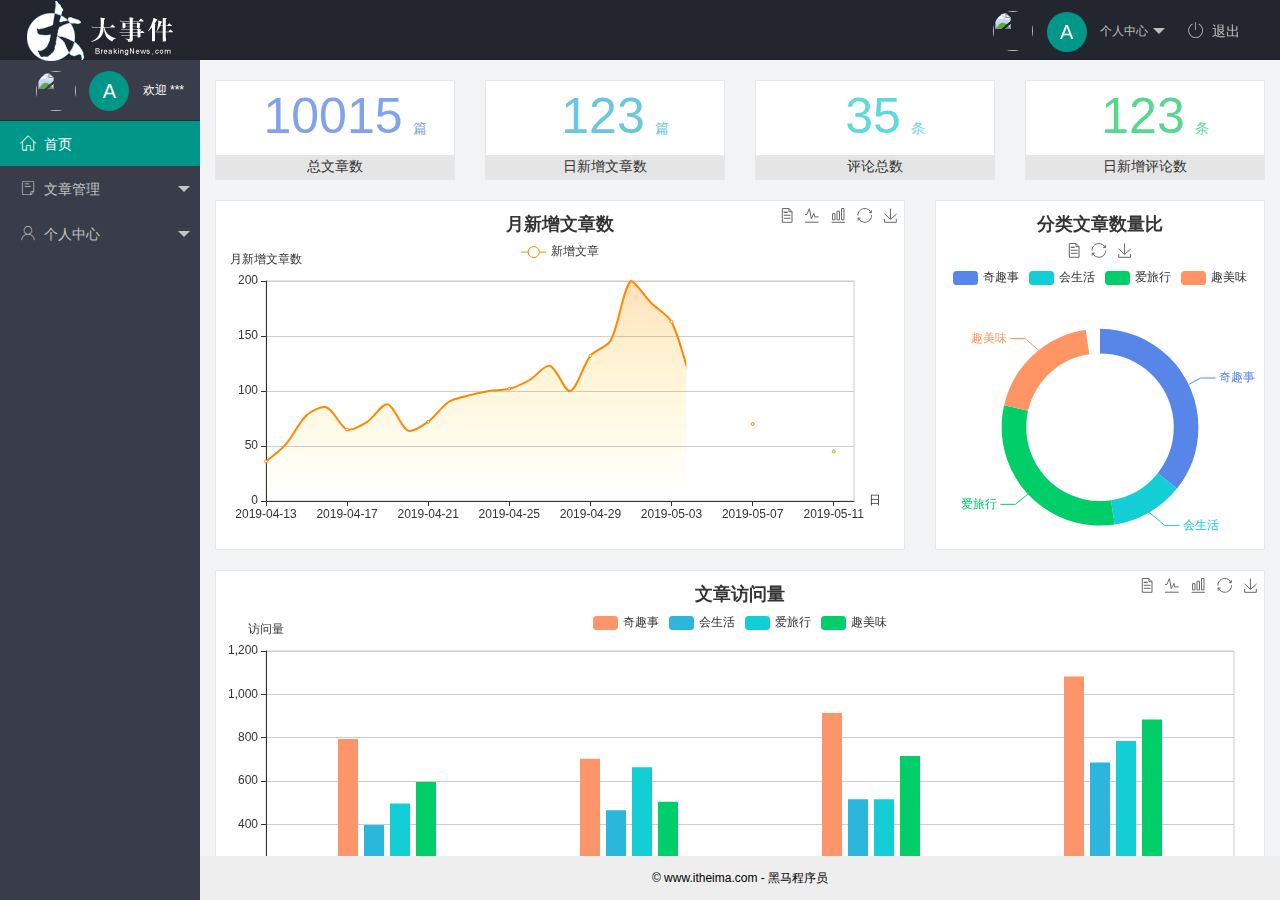
==== commit 4843016e: "完成了登录和注册功能的开发" ====
--- a/index.html
+++ b/index.html
@@ -1,97 +1,100 @@
 <!DOCTYPE html>
 <html lang="en">
-  <head>
-    <meta charset="UTF-8" />
-    <meta name="viewport" content="width=device-width, initial-scale=1.0" />
-    <title>后台主页</title>
-    <!-- 导入 layui 的样式表 -->
-    <link rel="stylesheet" href="/assets/lib/layui/css/layui.css" />
-    <!-- 导入第三方图标库 -->
-    <link rel="stylesheet" href="/assets/fonts/iconfont.css" />
-    <!-- 导入自己的样式表 -->
-    <link rel="stylesheet" href="/assets/css/index.css" />
-  </head>
-  <body class="layui-layout-body">
-    <div class="layui-layout layui-layout-admin">
-      <div class="layui-header">
-        <div class="layui-logo">
-          <img src="/assets/images/logo.png" alt="" />
+
+<head>
+  <meta charset="UTF-8" />
+  <meta name="viewport" content="width=device-width, initial-scale=1.0" />
+  <title>后台主页</title>
+  <!-- 导入 layui 的样式表 -->
+  <link rel="stylesheet" href="/assets/lib/layui/css/layui.css" />
+  <!-- 导入第三方图标库 -->
+  <link rel="stylesheet" href="/assets/fonts/iconfont.css" />
+  <!-- 导入自己的样式表 -->
+  <link rel="stylesheet" href="/assets/css/index.css" />
+</head>
+
+<body class="layui-layout-body">
+  <div class="layui-layout layui-layout-admin">
+    <div class="layui-header">
+      <div class="layui-logo">
+        <img src="/assets/images/logo.png" />
+      </div>
+      <!-- 头部区域（可配合layui已有的水平导航） -->
+      <ul class="layui-nav layui-layout-right">
+        <li class="layui-nav-item">
+          <a href="javascript:;" class="userinfo">
+            <img src="http://t.cn/RCzsdCq" class="layui-nav-img" />
+            <span class="text-avatar">A</span>
+            个人中心
+          </a>
+          <dl class="layui-nav-child">
+            <dd><a href="">基本资料</a></dd>
+            <dd><a href="">更换头像</a></dd>
+            <dd><a href="">重置密码</a></dd>
+          </dl>
+        </li>
+        <li class="layui-nav-item">
+          <a href=""><span class="iconfont icon-tuichu"></span>退出</a>
+        </li>
+      </ul>
+    </div>
+
+    <div class="layui-side layui-bg-black">
+      <div class="layui-side-scroll">
+        <div class="userinfo">
+          <img src="http://t.cn/RCzsdCq" class="layui-nav-img" />
+          <span class="text-avatar">A</span>
+          <span id="welcome">欢迎 ***</span>
         </div>
-        <!-- 头部区域（可配合layui已有的水平导航） -->
-        <ul class="layui-nav layui-layout-right">
+        <!-- 左侧导航区域（可配合layui已有的垂直导航） -->
+        <ul class="layui-nav layui-nav-tree" lay-shrink="all">
+          <li class="layui-nav-item layui-this">
+            <a href="/home/dashboard.html" target="fm"><span class="iconfont icon-home"></span>首页</a>
+          </li>
           <li class="layui-nav-item">
-            <a href="javascript:;" class="userinfo">
-              <img src="http://t.cn/RCzsdCq" class="layui-nav-img" />
-              <span class="text-avatar">A</span>
-              个人中心
-            </a>
+            <a class="" href="javascript:;"><span class="iconfont icon-16"></span>文章管理</a>
             <dl class="layui-nav-child">
-              <dd><a href="">基本资料</a></dd>
-              <dd><a href="">更换头像</a></dd>
-              <dd><a href="">重置密码</a></dd>
+              <dd>
+                <a href="javascript:;"><i class="layui-icon layui-icon-app"></i>文章类别</a>
+              </dd>
+              <dd>
+                <a href="javascript:;"><i class="layui-icon layui-icon-app"></i>文章列表</a>
+              </dd>
+              <dd>
+                <a href="javascript:;"><i class="layui-icon layui-icon-app"></i>发布文章</a>
+              </dd>
             </dl>
           </li>
           <li class="layui-nav-item">
-            <a href=""><span class="iconfont icon-tuichu"></span>退出</a>
+            <a href="javascript:;"><span class="iconfont icon-user"></span>个人中心</a>
+            <dl class="layui-nav-child">
+              <dd>
+                <a href="javascript:;"><i class="layui-icon layui-icon-app"></i>基本资料</a>
+              </dd>
+              <dd>
+                <a href="javascript:;"><i class="layui-icon layui-icon-app"></i>更换头像</a>
+              </dd>
+              <dd>
+                <a href="javascript:;"><i class="layui-icon layui-icon-app"></i>重置密码</a>
+              </dd>
+            </dl>
           </li>
         </ul>
       </div>
+    </div>
 
-      <div class="layui-side layui-bg-black">
-        <div class="layui-side-scroll">
-          <div class="userinfo">
-            <img src="http://t.cn/RCzsdCq" class="layui-nav-img" />
-            <span class="text-avatar">A</span>
-            <span id="welcome">欢迎 ***</span>
-          </div>
-          <!-- 左侧导航区域（可配合layui已有的垂直导航） -->
-          <ul class="layui-nav layui-nav-tree" lay-shrink="all">
-            <li class="layui-nav-item layui-this">
-              <a href="/home/dashboard.html" target="fm"><span class="iconfont icon-home"></span>首页</a>
-            </li>
-            <li class="layui-nav-item">
-              <a class="" href="javascript:;"><span class="iconfont icon-16"></span>文章管理</a>
-              <dl class="layui-nav-child">
-                <dd>
-                  <a href="javascript:;"><i class="layui-icon layui-icon-app"></i>文章类别</a>
-                </dd>
-                <dd>
-                  <a href="javascript:;"><i class="layui-icon layui-icon-app"></i>文章列表</a>
-                </dd>
-                <dd>
-                  <a href="javascript:;"><i class="layui-icon layui-icon-app"></i>发布文章</a>
-                </dd>
-              </dl>
-            </li>
-            <li class="layui-nav-item">
-              <a href="javascript:;"><span class="iconfont icon-user"></span>个人中心</a>
-              <dl class="layui-nav-child">
-                <dd>
-                  <a href="javascript:;"><i class="layui-icon layui-icon-app"></i>基本资料</a>
-                </dd>
-                <dd>
-                  <a href="javascript:;"><i class="layui-icon layui-icon-app"></i>更换头像</a>
-                </dd>
-                <dd>
-                  <a href="javascript:;"><i class="layui-icon layui-icon-app"></i>重置密码</a>
-                </dd>
-              </dl>
-            </li>
-          </ul>
-        </div>
-      </div>
+    <div class="layui-body">
+      <!-- 内容主体区域 -->
+      <iframe name="fm" src="/home/dashboard.html" frameborder="0"></iframe>
+    </div>
 
-      <div class="layui-body">
-        <!-- 内容主体区域 -->
-        <iframe name="fm" src="/home/dashboard.html" frameborder="0"></iframe>
-      </div>
+    <div class="layui-footer">
+      <!-- 底部固定区域 -->
+      © www.itheima.com - 黑马程序员
+    </div>
+  </div>
+  <!-- 导入 layui 的JS文件 -->
+  <script src="/assets/lib/layui/layui.all.js"></script>
+</body>
 
-      <div class="layui-footer">
-        <!-- 底部固定区域 -->
-        © www.itheima.com - 黑马程序员
-      </div>
-    </div>
-    <!-- 导入 layui 的JS文件 -->
-    <script src="/assets/lib/layui/layui.all.js"></script>
-  </body>
-</html>
+</html>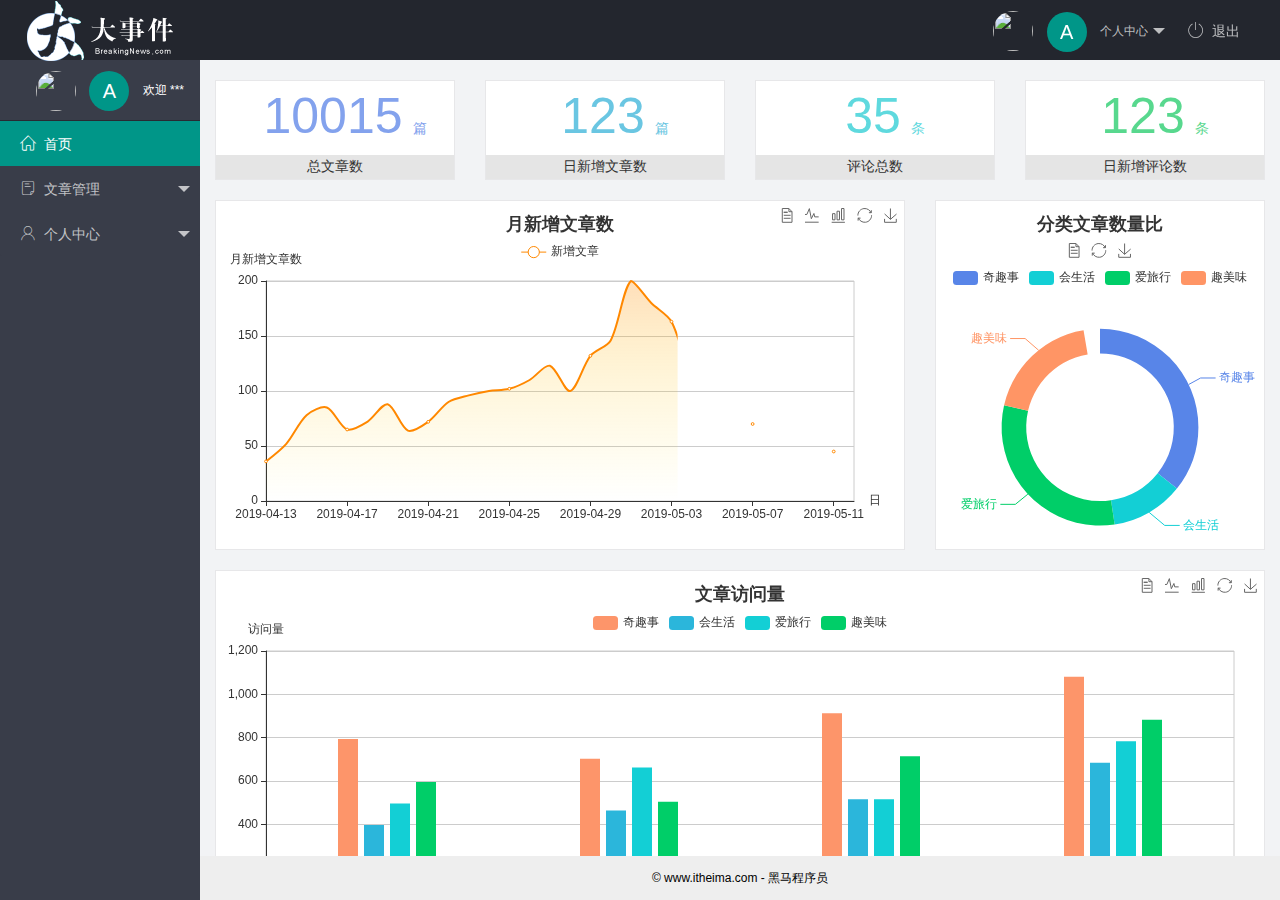
==== commit 42de63e8: "首页完成" ====
--- a/index.html
+++ b/index.html
@@ -1,100 +1,103 @@
 <!DOCTYPE html>
 <html lang="en">
-
-<head>
-  <meta charset="UTF-8" />
-  <meta name="viewport" content="width=device-width, initial-scale=1.0" />
-  <title>后台主页</title>
-  <!-- 导入 layui 的样式表 -->
-  <link rel="stylesheet" href="/assets/lib/layui/css/layui.css" />
-  <!-- 导入第三方图标库 -->
-  <link rel="stylesheet" href="/assets/fonts/iconfont.css" />
-  <!-- 导入自己的样式表 -->
-  <link rel="stylesheet" href="/assets/css/index.css" />
-</head>
-
-<body class="layui-layout-body">
-  <div class="layui-layout layui-layout-admin">
-    <div class="layui-header">
-      <div class="layui-logo">
-        <img src="/assets/images/logo.png" />
-      </div>
-      <!-- 头部区域（可配合layui已有的水平导航） -->
-      <ul class="layui-nav layui-layout-right">
-        <li class="layui-nav-item">
-          <a href="javascript:;" class="userinfo">
-            <img src="http://t.cn/RCzsdCq" class="layui-nav-img" />
-            <span class="text-avatar">A</span>
-            个人中心
-          </a>
-          <dl class="layui-nav-child">
-            <dd><a href="">基本资料</a></dd>
-            <dd><a href="">更换头像</a></dd>
-            <dd><a href="">重置密码</a></dd>
-          </dl>
-        </li>
-        <li class="layui-nav-item">
-          <a href=""><span class="iconfont icon-tuichu"></span>退出</a>
-        </li>
-      </ul>
-    </div>
-
-    <div class="layui-side layui-bg-black">
-      <div class="layui-side-scroll">
-        <div class="userinfo">
-          <img src="http://t.cn/RCzsdCq" class="layui-nav-img" />
-          <span class="text-avatar">A</span>
-          <span id="welcome">欢迎 ***</span>
+  <head>
+    <meta charset="UTF-8" />
+    <meta name="viewport" content="width=device-width, initial-scale=1.0" />
+    <title>后台主页</title>
+    <!-- 导入 layui 的样式表 -->
+    <link rel="stylesheet" href="/assets/lib/layui/css/layui.css" />
+    <!-- 导入第三方图标库 -->
+    <link rel="stylesheet" href="/assets/fonts/iconfont.css" />
+    <!-- 导入自己的样式表 -->
+    <link rel="stylesheet" href="/assets/css/index.css" />
+  </head>
+  <body class="layui-layout-body">
+    <div class="layui-layout layui-layout-admin">
+      <div class="layui-header">
+        <div class="layui-logo">
+          <img src="/assets/images/logo.png" alt="" />
         </div>
-        <!-- 左侧导航区域（可配合layui已有的垂直导航） -->
-        <ul class="layui-nav layui-nav-tree" lay-shrink="all">
-          <li class="layui-nav-item layui-this">
-            <a href="/home/dashboard.html" target="fm"><span class="iconfont icon-home"></span>首页</a>
-          </li>
+        <!-- 头部区域（可配合layui已有的水平导航） -->
+        <ul class="layui-nav layui-layout-right">
           <li class="layui-nav-item">
-            <a class="" href="javascript:;"><span class="iconfont icon-16"></span>文章管理</a>
+            <a href="javascript:;" class="userinfo">
+              <img src="http://t.cn/RCzsdCq" class="layui-nav-img" />
+              <span class="text-avatar">A</span>
+              个人中心
+            </a>
             <dl class="layui-nav-child">
-              <dd>
-                <a href="javascript:;"><i class="layui-icon layui-icon-app"></i>文章类别</a>
-              </dd>
-              <dd>
-                <a href="javascript:;"><i class="layui-icon layui-icon-app"></i>文章列表</a>
-              </dd>
-              <dd>
-                <a href="javascript:;"><i class="layui-icon layui-icon-app"></i>发布文章</a>
-              </dd>
+              <dd><a href="/user/user_info.html" target="fm">基本资料</a></dd>
+              <dd><a href="/user/user_avatar.html" target="fm">更换头像</a></dd>
+              <dd><a href="/user/user_pwd.html" target="fm">重置密码</a></dd>
             </dl>
           </li>
           <li class="layui-nav-item">
-            <a href="javascript:;"><span class="iconfont icon-user"></span>个人中心</a>
-            <dl class="layui-nav-child">
-              <dd>
-                <a href="javascript:;"><i class="layui-icon layui-icon-app"></i>基本资料</a>
-              </dd>
-              <dd>
-                <a href="javascript:;"><i class="layui-icon layui-icon-app"></i>更换头像</a>
-              </dd>
-              <dd>
-                <a href="javascript:;"><i class="layui-icon layui-icon-app"></i>重置密码</a>
-              </dd>
-            </dl>
+            <a href="javascript:;" id="btnLogout"><span class="iconfont icon-tuichu"></span>退出</a>
           </li>
         </ul>
       </div>
+
+      <div class="layui-side layui-bg-black">
+        <div class="layui-side-scroll">
+          <div class="userinfo">
+            <img src="http://t.cn/RCzsdCq" class="layui-nav-img" />
+            <span class="text-avatar">A</span>
+            <span id="welcome">欢迎 ***</span>
+          </div>
+          <!-- 左侧导航区域（可配合layui已有的垂直导航） -->
+          <ul class="layui-nav layui-nav-tree" lay-shrink="all">
+            <li class="layui-nav-item layui-this">
+              <a href="/home/dashboard.html" target="fm"><span class="iconfont icon-home"></span>首页</a>
+            </li>
+            <li class="layui-nav-item">
+              <a class="" href="javascript:;"><span class="iconfont icon-16"></span>文章管理</a>
+              <dl class="layui-nav-child">
+                <dd>
+                  <a href="/article/art_cate.html" target="fm"><i class="layui-icon layui-icon-app"></i>文章类别</a>
+                </dd>
+                <dd>
+                  <a href="/article/art_list.html" target="fm"><i class="layui-icon layui-icon-app"></i>文章列表</a>
+                </dd>
+                <dd>
+                  <a href="/article/art_pub.html" target="fm"><i class="layui-icon layui-icon-app"></i>发布文章</a>
+                </dd>
+              </dl>
+            </li>
+            <li class="layui-nav-item">
+              <a href="javascript:;"><span class="iconfont icon-user"></span>个人中心</a>
+              <dl class="layui-nav-child">
+                <dd>
+                  <a href="/user/user_info.html" target="fm"><i class="layui-icon layui-icon-app"></i>基本资料</a>
+                </dd>
+                <dd>
+                  <a href="/user/user_avatar.html" target="fm"><i class="layui-icon layui-icon-app"></i>更换头像</a>
+                </dd>
+                <dd>
+                  <a href="/user/user_pwd.html" target="fm"><i class="layui-icon layui-icon-app"></i>重置密码</a>
+                </dd>
+              </dl>
+            </li>
+          </ul>
+        </div>
+      </div>
+
+      <div class="layui-body">
+        <!-- 内容主体区域 -->
+        <iframe name="fm" src="/home/dashboard.html" frameborder="0"></iframe>
+      </div>
+
+      <div class="layui-footer">
+        <!-- 底部固定区域 -->
+        © www.itheima.com - 黑马程序员
+      </div>
     </div>
-
-    <div class="layui-body">
-      <!-- 内容主体区域 -->
-      <iframe name="fm" src="/home/dashboard.html" frameborder="0"></iframe>
-    </div>
-
-    <div class="layui-footer">
-      <!-- 底部固定区域 -->
-      © www.itheima.com - 黑马程序员
-    </div>
-  </div>
-  <!-- 导入 layui 的JS文件 -->
-  <script src="/assets/lib/layui/layui.all.js"></script>
-</body>
-
-</html>+    <!-- 导入 layui 的JS文件 -->
+    <script src="/assets/lib/layui/layui.all.js"></script>
+    <!-- 导入 jQuery -->
+    <script src="/assets/lib/jquery.js"></script>
+    <!-- 导入自己封装的 baseAPI -->
+    <script src="/assets/js/baseAPI.js"></script>
+    <!-- 导入自己的 js 文件 -->
+    <script src="/assets/js/index.js"></script>
+  </body>
+</html>
